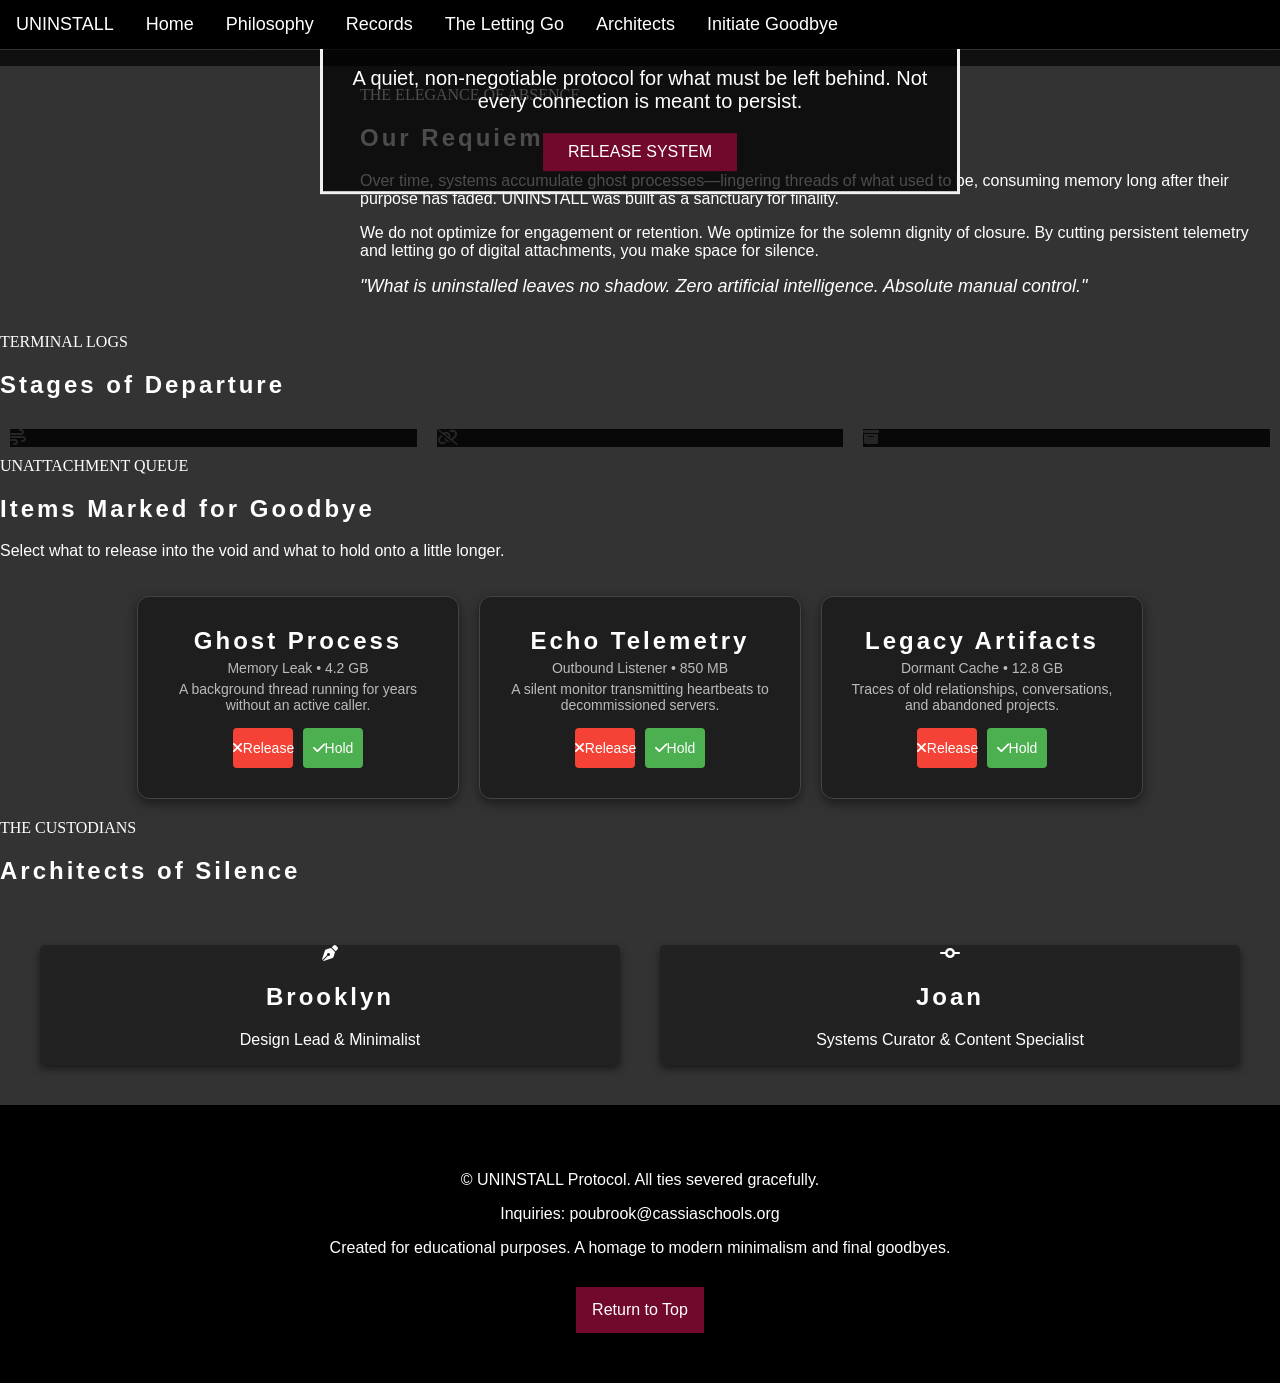
==== index.html @ caa0961d "Update index.html" ====
<!DOCTYPE html>
<html lang="en">
<head>
    <meta charset="UTF-8">
    <meta name="viewport" content="width=device-width, initial-scale=1.0">
    <title>UNINSTALL — A Quiet Release</title>
    <!-- Modern Sans and Editorial Serif Fonts -->
    <link rel="preconnect" href="https://fonts.googleapis.com">
    <link rel="preconnect" href="https://fonts.gstatic.com" crossorigin>
    <link href="https://fonts.googleapis.com/css2?family=Cormorant+Garamond:ital,wght@0,300;0,400;0,600;1,400&family=Inter:wght@200;300;400;500;600&display=swap" rel="stylesheet">
    <link rel="stylesheet" href="https://cdnjs.cloudflare.com/ajax/libs/font-awesome/6.4.0/css/all.min.css">
    <link rel="stylesheet" href="style.css">
</head>
<body>

    <!-- Navigation -->
    <nav class="navbar">
        <a href="#home" class="brand">UNINSTALL</a>
        <div class="nav-links">
            <a href="#home">Home</a>
            <a href="#mission">Philosophy</a>
            <a href="#events">Records</a>
            <a href="#purge">The Letting Go</a>
            <a href="#about-us">Architects</a>
        </div>
        <a href="#purge" class="highlight-link">Initiate Goodbye</a>
    </nav>

    <!-- Hero Section -->
    <header class="hero-image main" id="home">
        <div class="hero-text">
            <span class="hero-kicker">End of Transmission</span>
            <h1>UNINSTALL</h1>
            <p>A quiet, non-negotiable protocol for what must be left behind. Not every connection is meant to persist.</p>
            <div class="hero-actions">
                <a href="#purge" class="btn">RELEASE SYSTEM</a>
            </div>
        </div>
    </header>

    <!-- Philosophy / Mission Section -->
    <section class="mission-section" id="mission">
        <div class="mission-image">
            <div class="symbol-box">
                <i class="fa-thin fa-feather-pointed symbol-icon"></i>
            </div>
        </div>
        <div class="mission-text">
            <span class="section-subtitle">THE ELEGANCE OF ABSENCE</span>
            <h2>Our Requiem</h2>
            <p>Over time, systems accumulate ghost processes—lingering threads of what used to be, consuming memory long after their purpose has faded. UNINSTALL was built as a sanctuary for finality.</p>
            <p>We do not optimize for engagement or retention. We optimize for the solemn dignity of closure. By cutting persistent telemetry and letting go of digital attachments, you make space for silence.</p>
            <p id="menu"><em>"What is uninstalled leaves no shadow. Zero artificial intelligence. Absolute manual control."</em></p>
        </div>
    </section>

    <div class="section-divider"></div>

    <!-- Logs / Modules Section -->
    <section class="center-section" id="events">
        <span class="section-subtitle">TERMINAL LOGS</span>
        <h2>Stages of Departure</h2>
        
        <div class="image-container">
            <div class="image-box">
                <div class="module-visual">
                    <i class="fa-solid fa-wind module-icon"></i>
                </div>
                <div class="text-overlay">
                    <h2>I. Dissolution</h2>
                    <p>Dissolving residual memories, transient cache, and lingering background threads.</p>
                </div>
            </div>
            
            <div class="image-box">
                <div class="module-visual">
                    <i class="fa-solid fa-link-slash module-icon"></i>
                </div>
                <div class="text-overlay">
                    <h2>II. Severance</h2>
                    <p>Cutting outbound tracking, silent listeners, and eternal persistent syncs.</p>
                </div>
            </div>
            
            <div class="image-box">
                <div class="module-visual">
                    <i class="fa-solid fa-box-archive module-icon"></i>
                </div>
                <div class="text-overlay">
                    <h2>III. Archival</h2>
                    <p>Consigning orphaned keys and legacy configurations to permanent peace.</p>
                </div>
            </div>
        </div>
    </section>

    <div class="section-divider"></div>

    <!-- Interactive Purge Cards Section -->
    <section class="suitor-section2 center-section" id="purge">
        <span class="section-subtitle">UNATTACHMENT QUEUE</span>
        <h2>Items Marked for Goodbye</h2>
        <p class="section-desc">Select what to release into the void and what to hold onto a little longer.</p>
        
        <div class="suitorItems">
            <div class="card">
                <div class="card-status-dot"></div>
                <h2>Ghost Process</h2>
                <p class="card-meta">Memory Leak &bull; 4.2 GB</p>
                <p class="card-body">A background thread running for years without an active caller.</p>
                <div class="buttons">
                    <button class="reject" onclick="alert('Released into silence.')" title="Uninstall">
                        <i class="fa-solid fa-xmark"></i> Release
                    </button>
                    <button class="accept" onclick="alert('Retained in memory.')" title="Keep">
                        <i class="fa-solid fa-check"></i> Hold
                    </button>
                </div>
            </div>

            <div class="card">
                <div class="card-status-dot"></div>
                <h2>Echo Telemetry</h2>
                <p class="card-meta">Outbound Listener &bull; 850 MB</p>
                <p class="card-body">A silent monitor transmitting heartbeats to decommissioned servers.</p>
                <div class="buttons">
                    <button class="reject" onclick="alert('Released into silence.')" title="Uninstall">
                        <i class="fa-solid fa-xmark"></i> Release
                    </button>
                    <button class="accept" onclick="alert('Retained in memory.')" title="Keep">
                        <i class="fa-solid fa-check"></i> Hold
                    </button>
                </div>
            </div>

            <div class="card">
                <div class="card-status-dot"></div>
                <h2>Legacy Artifacts</h2>
                <p class="card-meta">Dormant Cache &bull; 12.8 GB</p>
                <p class="card-body">Traces of old relationships, conversations, and abandoned projects.</p>
                <div class="buttons">
                    <button class="reject" onclick="alert('Released into silence.')" title="Uninstall">
                        <i class="fa-solid fa-xmark"></i> Release
                    </button>
                    <button class="accept" onclick="alert('Retained in memory.')" title="Keep">
                        <i class="fa-solid fa-check"></i> Hold
                    </button>
                </div>
            </div>
        </div>
    </section>

    <div class="section-divider" id="about-us"></div>

    <!-- About Us Section -->
    <section class="center-section">
        <span class="section-subtitle">THE CUSTODIANS</span>
        <h2>Architects of Silence</h2>
        
        <div class="container">
            <div class="box">
                <div class="avatar-area">
                    <i class="fa-solid fa-pen-nib avatar-icon"></i>
                </div>
                <h2>Brooklyn</h2>
                <p class="center-paragraph">Design Lead & Minimalist</p>
            </div>
            
            <div class="box">
                <div class="avatar-area">
                    <i class="fa-solid fa-code-commit avatar-icon"></i>
                </div>
                <h2>Joan</h2>
                <p class="center-paragraph">Systems Curator & Content Specialist</p>
            </div>
        </div>
    </section>

    <!-- Footer -->
    <footer class="footer">
        <p class="paragraph-alignment">&copy; UNINSTALL Protocol. All ties severed gracefully.</p>
        <p class="paragraph-alignment">Inquiries: <a href="mailto:poubrook@cassiaschools.org">poubrook@cassiaschools.org</a></p>
        <p class="paragraph-alignment subtext">Created for educational purposes. A homage to modern minimalism and final goodbyes.</p>
        <div style="margin-top: 30px;">
            <a href="#home" class="btn btn-outline">Return to Top</a>
        </div>
    </footer>

    <!-- Scroll to top button -->
    <button id="scrollToTopBtn" title="Go to top"><i class="fa-solid fa-arrow-up"></i></button>

    <script>
        // Scroll to top button functionality
        const scrollToTopButton = document.getElementById('scrollToTopBtn');
        
        function scrollToTop() {
            window.scrollTo({
                top: 0,
                behavior: 'smooth'
            });
        }
        
        scrollToTopButton.addEventListener('click', scrollToTop);
        
        window.addEventListener('scroll', function () {
            if (document.documentElement.scrollTop > 200) {
                scrollToTopButton.style.display = 'flex';
            } else {
                scrollToTopButton.style.display = 'none';
            }
        });
    </script>
</body>
</html>
---- style.css ----
body, html {
    height: 100%;
    margin: 0;
    background-color: #333333;
    color: #ffffff;
    scroll-behavior: smooth;
}

h1, h2, h3, h4, h5, h6 {
    font-family: bebas-neue, sans-serif;
    letter-spacing: 3px;
}
   
p {
    font-family: "lato", sans-serif;
}

/* Top Navigation */
.navbar {
    overflow: hidden;
    background-color: black;
    position: fixed;
    top: 0;
    left: 0;
    width: 100%;
    z-index: 99;
    animation: fadeEffect 1s;
}
   
.navbar a {
    float: left;
    display: block;
    color: white;
    text-align: center;
    padding: 14px 16px;
    text-decoration: none;
    font-size: 18px;
    font-family: "lato", sans-serif;
}

.navbar a:hover {
    background: #4C061D;
    color: white;
}
   
.navbar img {
    float: left;
    margin: 10px 20px;
    height: 30px;
}

.highlight-link {
    float: right;
    color: #71092C;
}

.main {
    padding-top: 16px;
    margin-top: 50px;
}

/* Hero Image */
.hero-image {
    background: linear-gradient(rgba(0, 0, 0, 0.7), rgba(0, 0, 0, 0.7));
    max-height: 100%;
    background-position: center;
    background-repeat: no-repeat;
    background-size: cover;
    position: relative;
    animation: fadeEffect 1s;
}
   
.hero-text {
    text-align: center;
    position: absolute;
    top: 50%;
    left: 50%;
    transform: translate(-50%, -50%);
    color: white;
    padding: 20px;
    background-color: rgba(0,0,0, 0.7);
    border: 3px solid #f1f1f1;
    font-size: 20px;
    justify-content: center;
    align-items: center;
}
   
.hero-text a.btn {
    border: none;
    outline: 0;
    display: inline-block;
    padding: 10px 25px;
    color: #ffffff;
    background-color: #71092C;
    text-align: center;
    cursor: pointer;
}

.hero-text a.btn:hover {
    background-color: #4C061D;
    color: white;
}
   
.hero-text a {
    text-decoration: none;
    color: white;
    font-size: 16px;
    font-family: "lato", sans-serif;
}
   
.logo {
    position: absolute;
    top: 10px;
    left: 10px;
    width: 20%;
}

/* Mission Section */
.mission-section {
    display: flex;
    align-items: center;
}

.mission-image {
    flex: 1;
    padding: 20px;
}

.mission-text {
    flex: 3;
    padding: 20px;
}

.mission-text p {
    text-align: left;
}

/* Basic button styling */
a.btn {
    border: none;
    color: #ffffff;
    background-color: #71092C;
    padding: 14px 16px;
    font-size: 16px;
    cursor: pointer;
    display: inline-block;
    text-align: center;
    font-family: "lato", sans-serif;
    text-decoration: none;
}

a.btn:hover {
    background-color: #4C061D;
    color: #ffffff;
}

/* Events */
.image-container {
    display: flex;
}

.image-box {
    flex: 1;
    position: relative;
    margin: 10px;
    overflow: hidden;
}

.image {
    width: 100%;
    height: auto;
    display: block;
}

.text-overlay {
    position: absolute;
    bottom: 0;
    left: 0;
    background: rgba(0, 0, 0, 0.85);
    color: white;
    padding: 10px;
    width: 100%;
    text-align: left;
    font-size: 20px;
}
   
.text-overlay h3, .text-overlay p {
    width: 95%;
}
   
.center {
    text-align: center;
    margin: 0;
}

.center h4 {
    font-family: "lato", sans-serif;
    font-size: 16px;
    padding: 0;
}

/* About Us */
.container {
    display: flex;
    justify-content: space-between;
    padding: 20px;
}
   
.box {
    flex: 1;
    margin: 20px;
    text-align: center;
    box-shadow: 0 4px 8px 0 rgba(0,0,0,0.5);
    border-radius: 5px;
    background-color: #222222;
    padding: 0;
}

.box img {
    max-width: 100%;
    height: auto;
    border-top-left-radius: 5px;
    border-top-right-radius: 5px;
}

.center-link {
    color: #ffffff;
}

/* Footer */
.footer {
    text-align: center;
    background-color: #000000;
    color: #ffffff;
    padding: 50px;
    margin: 0;
}
   
.footer a {
    color: #ffffff;
    text-decoration: none;
}
   
.footer a:hover {
    color: #143642;
}

/* Scroll to top button */
#scrollToTopBtn {
    position: fixed;
    bottom: 20px;
    right: 20px;
    background-color: #71092C;
    color: #FFFFFF;
    border: none;
    border-radius: 50%;
    cursor: pointer;
    font-size: 20px;
    z-index: 1000;
    display: none;
    width: 40px;
    height: 40px;
    line-height: 40px;
    text-align: center;
}

#scrollToTopBtn:hover {
    background-color: #4C061D;
}

.order-button {
    position: fixed;
    bottom: 20px;
    left: 50%;
    transform: translateX(-50%);
    z-index: 1000;
}

.order-button .btn {
    background-color: #71092C;
    color: #ffffff;
    padding: 14px 20px;
    font-size: 18px;
    text-decoration: none;
    border-radius: 5px;
}

.order-button .btn:hover {
    background-color: #4C061D;
}

.paragraph-alignment {
    width: 100%;
    margin-left: 0;
    margin-right: 0;
    padding-left: 0;
    padding-right: 0;
    display: block;
    text-align: center;
}

em {
    font-family: "Lato", sans-serif;
    font-size: 18px;
}

/* Card experimentation */
.suitorItems {
    display: flex;
    flex-wrap: wrap;
    justify-content: center;
    gap: 20px;
    padding: 20px;
}

.card {
    background: #1e1e1e;
    width: 280px;
    border-radius: 12px;
    box-shadow: 0 4px 12px rgba(0,0,0,0.5);
    overflow: hidden;
    text-align: center;
    padding: 20px;
    border: 1px solid #444;
}

.card img {
    width: 100%;
    max-width: 250px;
    height: 200px;
    object-fit: cover;
    margin-bottom: 15px;
    border-radius: 10px;
}

.card h2 {
    margin: 10px 0 5px;
    color: #ffffff;
}

.card p {
    padding: 0;
    color: #bbbbbb;
    font-size: 14px;
    margin: 5px 0;
}

.buttons {
    display: flex;
    justify-content: center;
    padding: 10px 0;
    width: 100%;
    margin: 0 auto;
}

.buttons button {
    padding: 2px 12px;
    margin: 0 5px;
    border: none;
    border-radius: 4px;
    font-size: 14px;
    cursor: pointer;
    transition: background 0.3s;
    width: 60px;
    height: 40px;
    display: flex;
    justify-content: center;
    align-items: center;
}

.accept {
    background-color: #4CAF50;
    color: white;
}

.accept:hover {
    background-color: #45a049;
}

.reject {
    background-color: #f44336;
    color: white;
}

.reject:hover {
    background-color: #e53935;
}

hr {
    border: 0;
    height: 1px;
    background: #444;
}
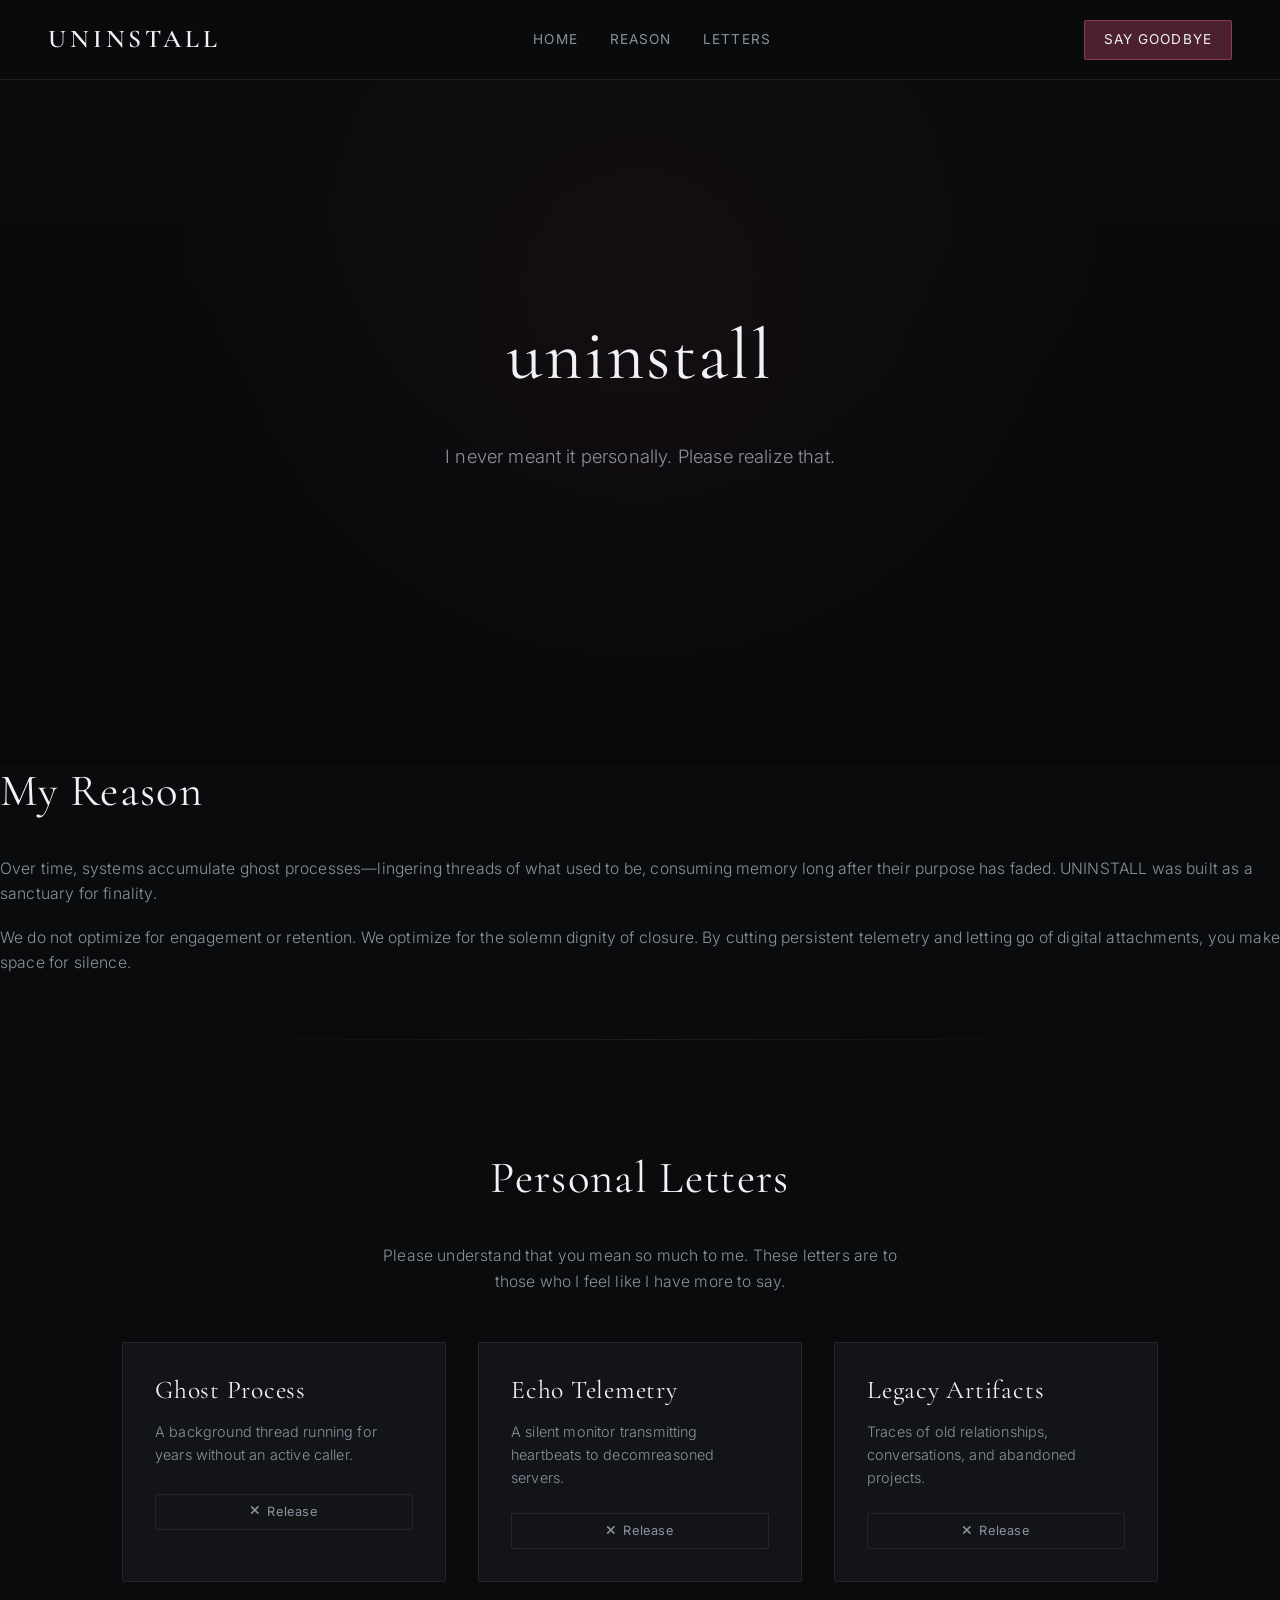
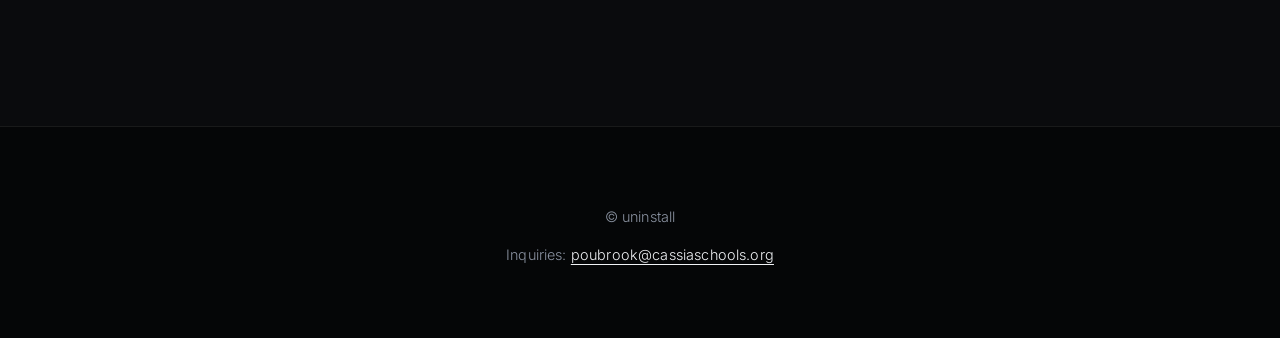
==== commit 01cbc69b: "Update index.html" ====
--- a/index.html
+++ b/index.html
@@ -3,8 +3,7 @@
 <head>
     <meta charset="UTF-8">
     <meta name="viewport" content="width=device-width, initial-scale=1.0">
-    <title>UNINSTALL — A Quiet Release</title>
-    <!-- Modern Sans and Editorial Serif Fonts -->
+    <title>uninstall</title>
     <link rel="preconnect" href="https://fonts.googleapis.com">
     <link rel="preconnect" href="https://fonts.gstatic.com" crossorigin>
     <link href="https://fonts.googleapis.com/css2?family=Cormorant+Garamond:ital,wght@0,300;0,400;0,600;1,400&family=Inter:wght@200;300;400;500;600&display=swap" rel="stylesheet">
@@ -15,175 +14,78 @@
 
     <!-- Navigation -->
     <nav class="navbar">
-        <a href="#home" class="brand">UNINSTALL</a>
+        <a href="#home" class="brand">uninstall</a>
         <div class="nav-links">
             <a href="#home">Home</a>
-            <a href="#mission">Philosophy</a>
-            <a href="#events">Records</a>
-            <a href="#purge">The Letting Go</a>
-            <a href="#about-us">Architects</a>
+            <a href="#reason">Reason</a>
+            <a href="#letters">Letters</a>
         </div>
-        <a href="#purge" class="highlight-link">Initiate Goodbye</a>
+        <a href="goodbye.html" class="highlight-link">Say Goodbye</a>
     </nav>
 
     <!-- Hero Section -->
     <header class="hero-image main" id="home">
         <div class="hero-text">
-            <span class="hero-kicker">End of Transmission</span>
-            <h1>UNINSTALL</h1>
-            <p>A quiet, non-negotiable protocol for what must be left behind. Not every connection is meant to persist.</p>
-            <div class="hero-actions">
-                <a href="#purge" class="btn">RELEASE SYSTEM</a>
-            </div>
+            <h1>uninstall</h1>
+            <p>I never meant it personally. Please realize that.</p>
         </div>
     </header>
 
-    <!-- Philosophy / Mission Section -->
-    <section class="mission-section" id="mission">
-        <div class="mission-image">
-            <div class="symbol-box">
-                <i class="fa-thin fa-feather-pointed symbol-icon"></i>
-            </div>
+    <!-- Reason -->
+    <section class="reason-section" id="reason">
+        <div class="reason-image">
         </div>
-        <div class="mission-text">
-            <span class="section-subtitle">THE ELEGANCE OF ABSENCE</span>
-            <h2>Our Requiem</h2>
+        <div class="reason-text">
+            <h2>My Reason</h2>
             <p>Over time, systems accumulate ghost processes—lingering threads of what used to be, consuming memory long after their purpose has faded. UNINSTALL was built as a sanctuary for finality.</p>
             <p>We do not optimize for engagement or retention. We optimize for the solemn dignity of closure. By cutting persistent telemetry and letting go of digital attachments, you make space for silence.</p>
-            <p id="menu"><em>"What is uninstalled leaves no shadow. Zero artificial intelligence. Absolute manual control."</em></p>
         </div>
     </section>
 
     <div class="section-divider"></div>
 
-    <!-- Logs / Modules Section -->
-    <section class="center-section" id="events">
-        <span class="section-subtitle">TERMINAL LOGS</span>
-        <h2>Stages of Departure</h2>
-        
-        <div class="image-container">
-            <div class="image-box">
-                <div class="module-visual">
-                    <i class="fa-solid fa-wind module-icon"></i>
-                </div>
-                <div class="text-overlay">
-                    <h2>I. Dissolution</h2>
-                    <p>Dissolving residual memories, transient cache, and lingering background threads.</p>
-                </div>
-            </div>
-            
-            <div class="image-box">
-                <div class="module-visual">
-                    <i class="fa-solid fa-link-slash module-icon"></i>
-                </div>
-                <div class="text-overlay">
-                    <h2>II. Severance</h2>
-                    <p>Cutting outbound tracking, silent listeners, and eternal persistent syncs.</p>
-                </div>
-            </div>
-            
-            <div class="image-box">
-                <div class="module-visual">
-                    <i class="fa-solid fa-box-archive module-icon"></i>
-                </div>
-                <div class="text-overlay">
-                    <h2>III. Archival</h2>
-                    <p>Consigning orphaned keys and legacy configurations to permanent peace.</p>
-                </div>
-            </div>
-        </div>
-    </section>
-
-    <div class="section-divider"></div>
-
-    <!-- Interactive Purge Cards Section -->
-    <section class="suitor-section2 center-section" id="purge">
-        <span class="section-subtitle">UNATTACHMENT QUEUE</span>
-        <h2>Items Marked for Goodbye</h2>
-        <p class="section-desc">Select what to release into the void and what to hold onto a little longer.</p>
+ <!-- Personal Letters -->
+    <section class="suitor-section2 center-section" id="letters">
+        <h2>Personal Letters</h2>
+        <p class="section-desc">Please understand that you mean so much to me. These letters are to those who I feel like I have more to say.</p>
         
         <div class="suitorItems">
             <div class="card">
-                <div class="card-status-dot"></div>
                 <h2>Ghost Process</h2>
-                <p class="card-meta">Memory Leak &bull; 4.2 GB</p>
                 <p class="card-body">A background thread running for years without an active caller.</p>
                 <div class="buttons">
                     <button class="reject" onclick="alert('Released into silence.')" title="Uninstall">
                         <i class="fa-solid fa-xmark"></i> Release
                     </button>
-                    <button class="accept" onclick="alert('Retained in memory.')" title="Keep">
-                        <i class="fa-solid fa-check"></i> Hold
+                </div>
+            </div>
+
+            <div class="card">
+                <h2>Echo Telemetry</h2>
+                <p class="card-body">A silent monitor transmitting heartbeats to decomreasoned servers.</p>
+                <div class="buttons">
+                    <button class="reject" onclick="alert('Released into silence.')" title="Uninstall">
+                        <i class="fa-solid fa-xmark"></i> Release
                     </button>
                 </div>
             </div>
 
             <div class="card">
-                <div class="card-status-dot"></div>
-                <h2>Echo Telemetry</h2>
-                <p class="card-meta">Outbound Listener &bull; 850 MB</p>
-                <p class="card-body">A silent monitor transmitting heartbeats to decommissioned servers.</p>
-                <div class="buttons">
-                    <button class="reject" onclick="alert('Released into silence.')" title="Uninstall">
-                        <i class="fa-solid fa-xmark"></i> Release
-                    </button>
-                    <button class="accept" onclick="alert('Retained in memory.')" title="Keep">
-                        <i class="fa-solid fa-check"></i> Hold
-                    </button>
-                </div>
-            </div>
-
-            <div class="card">
-                <div class="card-status-dot"></div>
                 <h2>Legacy Artifacts</h2>
-                <p class="card-meta">Dormant Cache &bull; 12.8 GB</p>
                 <p class="card-body">Traces of old relationships, conversations, and abandoned projects.</p>
                 <div class="buttons">
                     <button class="reject" onclick="alert('Released into silence.')" title="Uninstall">
                         <i class="fa-solid fa-xmark"></i> Release
-                    </button>
-                    <button class="accept" onclick="alert('Retained in memory.')" title="Keep">
-                        <i class="fa-solid fa-check"></i> Hold
                     </button>
                 </div>
             </div>
         </div>
     </section>
 
-    <div class="section-divider" id="about-us"></div>
-
-    <!-- About Us Section -->
-    <section class="center-section">
-        <span class="section-subtitle">THE CUSTODIANS</span>
-        <h2>Architects of Silence</h2>
-        
-        <div class="container">
-            <div class="box">
-                <div class="avatar-area">
-                    <i class="fa-solid fa-pen-nib avatar-icon"></i>
-                </div>
-                <h2>Brooklyn</h2>
-                <p class="center-paragraph">Design Lead & Minimalist</p>
-            </div>
-            
-            <div class="box">
-                <div class="avatar-area">
-                    <i class="fa-solid fa-code-commit avatar-icon"></i>
-                </div>
-                <h2>Joan</h2>
-                <p class="center-paragraph">Systems Curator & Content Specialist</p>
-            </div>
-        </div>
-    </section>
-
     <!-- Footer -->
     <footer class="footer">
-        <p class="paragraph-alignment">&copy; UNINSTALL Protocol. All ties severed gracefully.</p>
+        <p class="paragraph-alignment">&copy; uninstall</p>
         <p class="paragraph-alignment">Inquiries: <a href="mailto:poubrook@cassiaschools.org">poubrook@cassiaschools.org</a></p>
-        <p class="paragraph-alignment subtext">Created for educational purposes. A homage to modern minimalism and final goodbyes.</p>
-        <div style="margin-top: 30px;">
-            <a href="#home" class="btn btn-outline">Return to Top</a>
-        </div>
     </footer>
 
     <!-- Scroll to top button -->
--- a/style.css
+++ b/style.css
@@ -1,393 +1,555 @@
+/* ==========================================================================
+   UNINSTALL — Modern Mourning & Departure Stylesheet
+   ========================================================================== */
+
+:root {
+    --bg-main: #0a0b0d;
+    --bg-card: #121418;
+    --bg-card-hover: #181b21;
+    --bg-nav: rgba(10, 11, 13, 0.88);
+    --border-color: rgba(255, 255, 255, 0.08);
+    --border-accent: rgba(122, 60, 78, 0.4);
+    
+    --text-primary: #f0f2f5;
+    --text-muted: #8a92a0;
+    --text-dim: #545b66;
+    
+    --accent-mourn: #8c3b52;        /* Dried Rose / Mourning Velvet */
+    --accent-mourn-hover: #a64762;
+    --accent-mourn-dark: #4d202e;
+    
+    --font-heading: 'Cormorant Garamond', Georgia, serif;
+    --font-body: 'Inter', -apple-system, BlinkMacSystemFont, sans-serif;
+}
+
+*, *::before, *::after {
+    box-sizing: border-box;
+}
+
 body, html {
     height: 100%;
     margin: 0;
-    background-color: #333333;
-    color: #ffffff;
+    padding: 0;
+    background-color: var(--bg-main);
+    color: var(--text-primary);
     scroll-behavior: smooth;
-}
-
+    font-family: var(--font-body);
+    font-weight: 300;
+    line-height: 1.6;
+    letter-spacing: 0.01em;
+    -webkit-font-smoothing: antialiased;
+}
+
+/* Typography Modernization */
 h1, h2, h3, h4, h5, h6 {
-    font-family: bebas-neue, sans-serif;
-    letter-spacing: 3px;
-}
-   
+    font-family: var(--font-heading);
+    font-weight: 400;
+    letter-spacing: 0.03em;
+    margin-top: 0;
+    color: var(--text-primary);
+}
+
+h1 {
+    font-size: clamp(2.8rem, 6vw, 4.5rem);
+    line-height: 1.05;
+}
+
+h2 {
+    font-size: clamp(1.8rem, 4vw, 2.8rem);
+    line-height: 1.2;
+}
+
 p {
-    font-family: "lato", sans-serif;
+    font-family: var(--font-body);
+    color: var(--text-muted);
+    font-size: 0.98rem;
+    font-weight: 300;
+    margin-bottom: 1.2rem;
+}
+
+em {
+    font-family: var(--font-heading);
+    font-style: italic;
+    font-size: 1.2rem;
+    color: var(--text-primary);
+}
+
+.section-subtitle {
+    display: block;
+    font-family: var(--font-body);
+    font-size: 0.75rem;
+    text-transform: uppercase;
+    letter-spacing: 0.25em;
+    color: var(--accent-mourn);
+    margin-bottom: 0.5rem;
+    font-weight: 500;
+}
+
+.section-desc {
+    max-width: 550px;
+    margin: 0 auto 2.5rem auto;
+}
+
+/* Section Dividers */
+.section-divider {
+    height: 1px;
+    width: 80%;
+    max-width: 900px;
+    margin: 4rem auto;
+    background: linear-gradient(90deg, transparent, var(--border-color), transparent);
 }
 
 /* Top Navigation */
 .navbar {
-    overflow: hidden;
-    background-color: black;
+    display: flex;
+    justify-content: space-between;
+    align-items: center;
+    background-color: var(--bg-nav);
+    backdrop-filter: blur(12px);
+    -webkit-backdrop-filter: blur(12px);
     position: fixed;
     top: 0;
     left: 0;
     width: 100%;
-    z-index: 99;
-    animation: fadeEffect 1s;
-}
-   
+    z-index: 999;
+    padding: 1.2rem 3rem;
+    border-bottom: 1px solid var(--border-color);
+}
+
+.navbar .brand {
+    font-family: var(--font-heading);
+    font-size: 1.6rem;
+    letter-spacing: 0.15em;
+    font-weight: 600;
+    color: var(--text-primary);
+    text-decoration: none;
+}
+
+.nav-links {
+    display: flex;
+    gap: 2rem;
+}
+
 .navbar a {
-    float: left;
-    display: block;
-    color: white;
-    text-align: center;
-    padding: 14px 16px;
+    color: var(--text-muted);
     text-decoration: none;
-    font-size: 18px;
-    font-family: "lato", sans-serif;
+    font-size: 0.85rem;
+    letter-spacing: 0.08em;
+    text-transform: uppercase;
+    font-weight: 400;
+    transition: color 0.3s ease;
 }
 
 .navbar a:hover {
-    background: #4C061D;
-    color: white;
-}
-   
-.navbar img {
-    float: left;
-    margin: 10px 20px;
-    height: 30px;
+    color: var(--text-primary);
 }
 
 .highlight-link {
-    float: right;
-    color: #71092C;
-}
-
-.main {
-    padding-top: 16px;
-    margin-top: 50px;
-}
-
-/* Hero Image */
+    background-color: var(--accent-mourn-dark);
+    color: var(--text-primary) !important;
+    padding: 0.5rem 1.2rem;
+    border: 1px solid var(--accent-mourn);
+    border-radius: 2px;
+    transition: all 0.3s ease !important;
+}
+
+.highlight-link:hover {
+    background-color: var(--accent-mourn) !important;
+}
+
+/* Hero Section */
 .hero-image {
-    background: linear-gradient(rgba(0, 0, 0, 0.7), rgba(0, 0, 0, 0.7));
-    max-height: 100%;
-    background-position: center;
-    background-repeat: no-repeat;
-    background-size: cover;
+    min-height: 85vh;
+    display: flex;
+    align-items: center;
+    justify-content: center;
     position: relative;
-    animation: fadeEffect 1s;
-}
-   
+    padding: 8rem 2rem 4rem 2rem;
+    background: radial-gradient(circle at 50% 40%, rgba(140, 59, 82, 0.08) 0%, transparent 60%),
+                linear-gradient(180deg, var(--bg-main) 0%, #07080a 100%);
+}
+
 .hero-text {
     text-align: center;
-    position: absolute;
-    top: 50%;
-    left: 50%;
-    transform: translate(-50%, -50%);
-    color: white;
-    padding: 20px;
-    background-color: rgba(0,0,0, 0.7);
-    border: 3px solid #f1f1f1;
-    font-size: 20px;
-    justify-content: center;
-    align-items: center;
-}
-   
-.hero-text a.btn {
-    border: none;
-    outline: 0;
+    max-width: 750px;
+    margin: 0 auto;
+}
+
+.hero-kicker {
     display: inline-block;
-    padding: 10px 25px;
-    color: #ffffff;
-    background-color: #71092C;
-    text-align: center;
+    font-size: 0.8rem;
+    text-transform: uppercase;
+    letter-spacing: 0.3em;
+    color: var(--text-dim);
+    margin-bottom: 1rem;
+    border-bottom: 1px solid var(--border-color);
+    padding-bottom: 0.3rem;
+}
+
+.hero-text p {
+    font-size: 1.15rem;
+    color: var(--text-muted);
+    max-width: 600px;
+    margin: 1.5rem auto 2.5rem auto;
+}
+
+/* Modern Buttons */
+.btn {
+    border: 1px solid var(--accent-mourn);
+    color: var(--text-primary);
+    background-color: var(--accent-mourn);
+    padding: 0.85rem 2.2rem;
+    font-size: 0.85rem;
+    letter-spacing: 0.15em;
+    text-transform: uppercase;
     cursor: pointer;
-}
-
-.hero-text a.btn:hover {
-    background-color: #4C061D;
-    color: white;
-}
-   
-.hero-text a {
+    display: inline-block;
+    font-family: var(--font-body);
+    font-weight: 400;
     text-decoration: none;
-    color: white;
-    font-size: 16px;
-    font-family: "lato", sans-serif;
-}
-   
-.logo {
-    position: absolute;
-    top: 10px;
-    left: 10px;
-    width: 20%;
-}
-
-/* Mission Section */
+    transition: all 0.3s ease;
+    border-radius: 2px;
+}
+
+.btn:hover {
+    background-color: var(--accent-mourn-hover);
+    border-color: var(--accent-mourn-hover);
+    box-shadow: 0 4px 20px rgba(140, 59, 82, 0.25);
+}
+
+.btn-outline {
+    background-color: transparent;
+    border: 1px solid var(--border-color);
+    color: var(--text-muted);
+}
+
+.btn-outline:hover {
+    background-color: rgba(255, 255, 255, 0.03);
+    border-color: var(--text-muted);
+    color: var(--text-primary);
+    box-shadow: none;
+}
+
+/* Philosophy Section */
 .mission-section {
     display: flex;
     align-items: center;
+    max-width: 1100px;
+    margin: 0 auto;
+    padding: 4rem 2rem;
+    gap: 4rem;
 }
 
 .mission-image {
     flex: 1;
-    padding: 20px;
+    display: flex;
+    justify-content: center;
+}
+
+.symbol-box {
+    width: 220px;
+    height: 280px;
+    background-color: var(--bg-card);
+    border: 1px solid var(--border-color);
+    display: flex;
+    align-items: center;
+    justify-content: center;
+    position: relative;
+}
+
+.symbol-box::after {
+    content: '';
+    position: absolute;
+    inset: -6px;
+    border: 1px solid rgba(255, 255, 255, 0.03);
+    pointer-events: none;
+}
+
+.symbol-icon {
+    font-size: 3.5rem;
+    color: var(--accent-mourn);
+    opacity: 0.7;
 }
 
 .mission-text {
-    flex: 3;
-    padding: 20px;
-}
-
-.mission-text p {
+    flex: 2;
+}
+
+.mission-text h2 {
+    margin-bottom: 1.5rem;
+}
+
+/* Center Section Container */
+.center-section {
+    max-width: 1100px;
+    margin: 0 auto;
+    padding: 3rem 2rem;
+    text-align: center;
+}
+
+/* Modules / Terminal Logs Grid */
+.image-container {
+    display: grid;
+    grid-template-columns: repeat(auto-fit, minmax(280px, 1fr));
+    gap: 2rem;
+    margin-top: 3rem;
+}
+
+.image-box {
+    background-color: var(--bg-card);
+    border: 1px solid var(--border-color);
+    border-radius: 2px;
+    overflow: hidden;
+    transition: transform 0.3s ease, border-color 0.3s ease;
     text-align: left;
 }
 
-/* Basic button styling */
-a.btn {
-    border: none;
-    color: #ffffff;
-    background-color: #71092C;
-    padding: 14px 16px;
-    font-size: 16px;
+.image-box:hover {
+    transform: translateY(-4px);
+    border-color: var(--border-accent);
+}
+
+.module-visual {
+    height: 140px;
+    background-color: rgba(0, 0, 0, 0.4);
+    display: flex;
+    align-items: center;
+    justify-content: center;
+    border-bottom: 1px solid var(--border-color);
+}
+
+.module-icon {
+    font-size: 2rem;
+    color: var(--text-dim);
+    transition: color 0.3s ease;
+}
+
+.image-box:hover .module-icon {
+    color: var(--accent-mourn);
+}
+
+.text-overlay {
+    padding: 1.5rem;
+}
+
+.text-overlay h2 {
+    font-size: 1.4rem;
+    margin-bottom: 0.5rem;
+}
+
+.text-overlay p {
+    font-size: 0.88rem;
+    margin-bottom: 0;
+}
+
+/* Interactive Cards Section */
+.suitorItems {
+    display: grid;
+    grid-template-columns: repeat(auto-fit, minmax(300px, 1fr));
+    gap: 2rem;
+    margin-top: 3rem;
+}
+
+.card {
+    background: var(--bg-card);
+    border: 1px solid var(--border-color);
+    border-radius: 2px;
+    padding: 2rem;
+    text-align: left;
+    position: relative;
+    transition: all 0.3s ease;
+}
+
+.card:hover {
+    background: var(--bg-card-hover);
+    border-color: var(--border-accent);
+}
+
+.card-status-dot {
+    width: 6px;
+    height: 6px;
+    background-color: var(--accent-mourn);
+    border-radius: 50%;
+    position: absolute;
+    top: 2rem;
+    right: 2rem;
+}
+
+.card h2 {
+    font-size: 1.6rem;
+    margin-bottom: 0.2rem;
+}
+
+.card-meta {
+    font-size: 0.75rem;
+    text-transform: uppercase;
+    letter-spacing: 0.1em;
+    color: var(--text-dim);
+    margin-bottom: 1rem;
+}
+
+.card-body {
+    font-size: 0.9rem;
+    color: var(--text-muted);
+    min-height: 50px;
+    margin-bottom: 1.5rem;
+}
+
+.buttons {
+    display: flex;
+    gap: 0.8rem;
+}
+
+.buttons button {
+    flex: 1;
+    padding: 0.6rem 0;
+    border: 1px solid var(--border-color);
+    background: transparent;
+    color: var(--text-muted);
+    font-family: var(--font-body);
+    font-size: 0.8rem;
+    letter-spacing: 0.05em;
     cursor: pointer;
-    display: inline-block;
-    text-align: center;
-    font-family: "lato", sans-serif;
-    text-decoration: none;
-}
-
-a.btn:hover {
-    background-color: #4C061D;
-    color: #ffffff;
-}
-
-/* Events */
-.image-container {
-    display: flex;
-}
-
-.image-box {
-    flex: 1;
-    position: relative;
-    margin: 10px;
-    overflow: hidden;
-}
-
-.image {
-    width: 100%;
-    height: auto;
-    display: block;
-}
-
-.text-overlay {
-    position: absolute;
-    bottom: 0;
-    left: 0;
-    background: rgba(0, 0, 0, 0.85);
-    color: white;
-    padding: 10px;
-    width: 100%;
-    text-align: left;
-    font-size: 20px;
-}
-   
-.text-overlay h3, .text-overlay p {
-    width: 95%;
-}
-   
-.center {
-    text-align: center;
-    margin: 0;
-}
-
-.center h4 {
-    font-family: "lato", sans-serif;
-    font-size: 16px;
-    padding: 0;
-}
-
-/* About Us */
+    transition: all 0.25s ease;
+    border-radius: 2px;
+    display: flex;
+    align-items: center;
+    justify-content: center;
+    gap: 0.4rem;
+}
+
+.buttons .reject:hover {
+    background-color: var(--accent-mourn-dark);
+    border-color: var(--accent-mourn);
+    color: var(--text-primary);
+}
+
+.buttons .accept:hover {
+    background-color: rgba(255, 255, 255, 0.05);
+    border-color: var(--text-muted);
+    color: var(--text-primary);
+}
+
+/* Architects / About Us Container */
 .container {
-    display: flex;
-    justify-content: space-between;
-    padding: 20px;
-}
-   
+    display: grid;
+    grid-template-columns: repeat(auto-fit, minmax(260px, 1fr));
+    gap: 2rem;
+    margin-top: 3rem;
+}
+
 .box {
-    flex: 1;
-    margin: 20px;
-    text-align: center;
-    box-shadow: 0 4px 8px 0 rgba(0,0,0,0.5);
-    border-radius: 5px;
-    background-color: #222222;
-    padding: 0;
-}
-
-.box img {
-    max-width: 100%;
-    height: auto;
-    border-top-left-radius: 5px;
-    border-top-right-radius: 5px;
-}
-
-.center-link {
-    color: #ffffff;
+    background-color: var(--bg-card);
+    border: 1px solid var(--border-color);
+    padding: 3rem 2rem;
+    border-radius: 2px;
+    transition: border-color 0.3s ease;
+}
+
+.box:hover {
+    border-color: rgba(255, 255, 255, 0.2);
+}
+
+.avatar-area {
+    width: 70px;
+    height: 70px;
+    border-radius: 50%;
+    background-color: rgba(0, 0, 0, 0.5);
+    border: 1px solid var(--border-color);
+    display: flex;
+    align-items: center;
+    justify-content: center;
+    margin: 0 auto 1.5rem auto;
+}
+
+.avatar-icon {
+    font-size: 1.5rem;
+    color: var(--accent-mourn);
+}
+
+.box h2 {
+    font-size: 1.6rem;
+    margin-bottom: 0.3rem;
+}
+
+.center-paragraph {
+    font-size: 0.85rem;
+    color: var(--text-dim);
+    margin-bottom: 0;
+    text-transform: uppercase;
+    letter-spacing: 0.08em;
 }
 
 /* Footer */
 .footer {
+    background-color: #050607;
+    border-top: 1px solid var(--border-color);
+    padding: 4rem 2rem;
     text-align: center;
-    background-color: #000000;
-    color: #ffffff;
-    padding: 50px;
-    margin: 0;
-}
-   
+    margin-top: 6rem;
+}
+
+.footer p {
+    margin-bottom: 0.5rem;
+    font-size: 0.9rem;
+}
+
+.footer .subtext {
+    font-size: 0.8rem;
+    color: var(--text-dim);
+}
+
 .footer a {
-    color: #ffffff;
-    text-decoration: none;
-}
-   
+    color: var(--text-primary);
+    text-decoration: underline;
+    text-underline-offset: 4px;
+    transition: color 0.3s ease;
+}
+
 .footer a:hover {
-    color: #143642;
-}
-
-/* Scroll to top button */
+    color: var(--accent-mourn);
+}
+
+/* Floating Scroll to Top */
 #scrollToTopBtn {
     position: fixed;
-    bottom: 20px;
-    right: 20px;
-    background-color: #71092C;
-    color: #FFFFFF;
-    border: none;
-    border-radius: 50%;
+    bottom: 30px;
+    right: 30px;
+    background-color: var(--bg-card);
+    color: var(--text-primary);
+    border: 1px solid var(--border-color);
+    border-radius: 2px;
     cursor: pointer;
-    font-size: 20px;
+    font-size: 0.9rem;
     z-index: 1000;
     display: none;
-    width: 40px;
-    height: 40px;
-    line-height: 40px;
-    text-align: center;
+    width: 44px;
+    height: 44px;
+    align-items: center;
+    justify-content: center;
+    transition: all 0.3s ease;
 }
 
 #scrollToTopBtn:hover {
-    background-color: #4C061D;
-}
-
-.order-button {
-    position: fixed;
-    bottom: 20px;
-    left: 50%;
-    transform: translateX(-50%);
-    z-index: 1000;
-}
-
-.order-button .btn {
-    background-color: #71092C;
-    color: #ffffff;
-    padding: 14px 20px;
-    font-size: 18px;
-    text-decoration: none;
-    border-radius: 5px;
-}
-
-.order-button .btn:hover {
-    background-color: #4C061D;
-}
-
-.paragraph-alignment {
-    width: 100%;
-    margin-left: 0;
-    margin-right: 0;
-    padding-left: 0;
-    padding-right: 0;
-    display: block;
-    text-align: center;
-}
-
-em {
-    font-family: "Lato", sans-serif;
-    font-size: 18px;
-}
-
-/* Card experimentation */
-.suitorItems {
-    display: flex;
-    flex-wrap: wrap;
-    justify-content: center;
-    gap: 20px;
-    padding: 20px;
-}
-
-.card {
-    background: #1e1e1e;
-    width: 280px;
-    border-radius: 12px;
-    box-shadow: 0 4px 12px rgba(0,0,0,0.5);
-    overflow: hidden;
-    text-align: center;
-    padding: 20px;
-    border: 1px solid #444;
-}
-
-.card img {
-    width: 100%;
-    max-width: 250px;
-    height: 200px;
-    object-fit: cover;
-    margin-bottom: 15px;
-    border-radius: 10px;
-}
-
-.card h2 {
-    margin: 10px 0 5px;
-    color: #ffffff;
-}
-
-.card p {
-    padding: 0;
-    color: #bbbbbb;
-    font-size: 14px;
-    margin: 5px 0;
-}
-
-.buttons {
-    display: flex;
-    justify-content: center;
-    padding: 10px 0;
-    width: 100%;
-    margin: 0 auto;
-}
-
-.buttons button {
-    padding: 2px 12px;
-    margin: 0 5px;
-    border: none;
-    border-radius: 4px;
-    font-size: 14px;
-    cursor: pointer;
-    transition: background 0.3s;
-    width: 60px;
-    height: 40px;
-    display: flex;
-    justify-content: center;
-    align-items: center;
-}
-
-.accept {
-    background-color: #4CAF50;
-    color: white;
-}
-
-.accept:hover {
-    background-color: #45a049;
-}
-
-.reject {
-    background-color: #f44336;
-    color: white;
-}
-
-.reject:hover {
-    background-color: #e53935;
-}
-
-hr {
-    border: 0;
-    height: 1px;
-    background: #444;
-}
+    background-color: var(--accent-mourn-dark);
+    border-color: var(--accent-mourn);
+}
+
+/* Responsive Adjustments */
+@media (max-width: 850px) {
+    .navbar {
+        padding: 1rem 1.5rem;
+    }
+    .nav-links {
+        display: none; /* Mobile navigation simplified */
+    }
+    .mission-section {
+        flex-direction: column;
+        gap: 2rem;
+        padding: 2rem 1.5rem;
+    }
+    .symbol-box {
+        width: 100%;
+        height: 180px;
+    }
+}
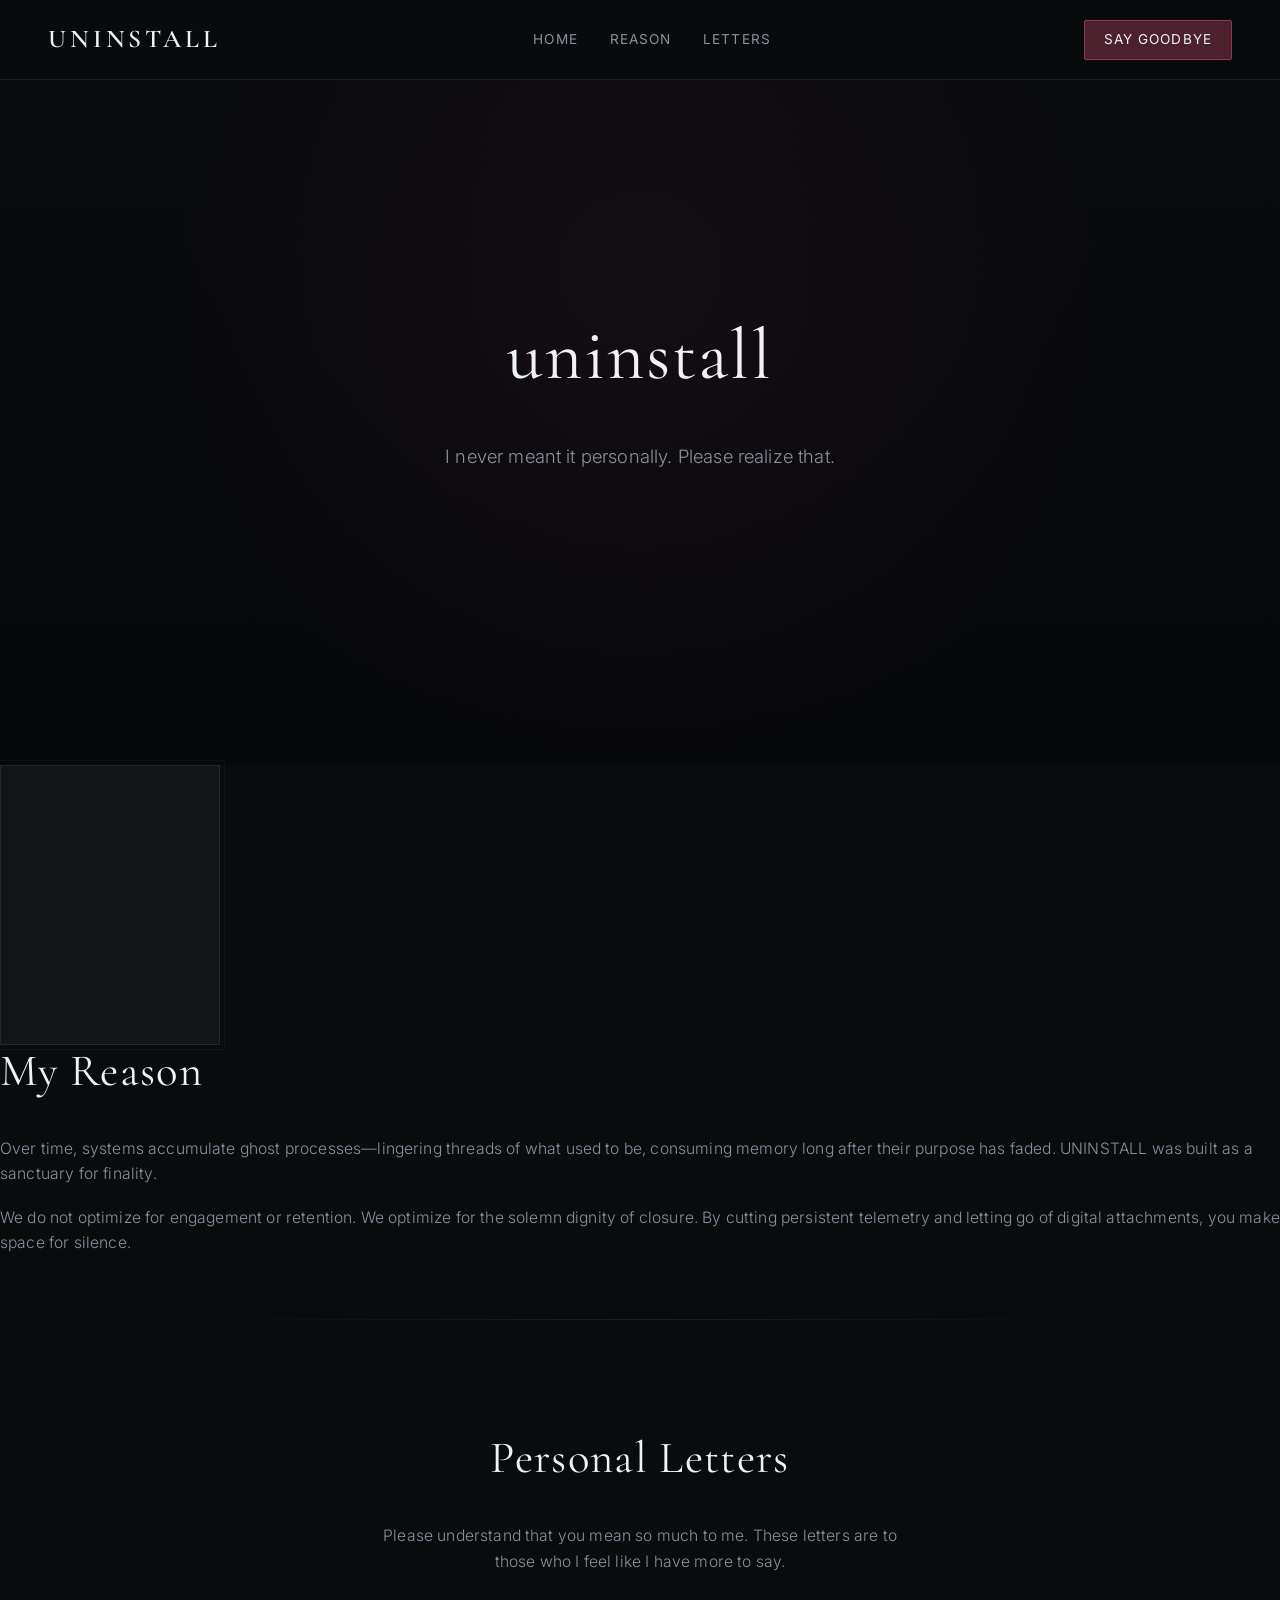
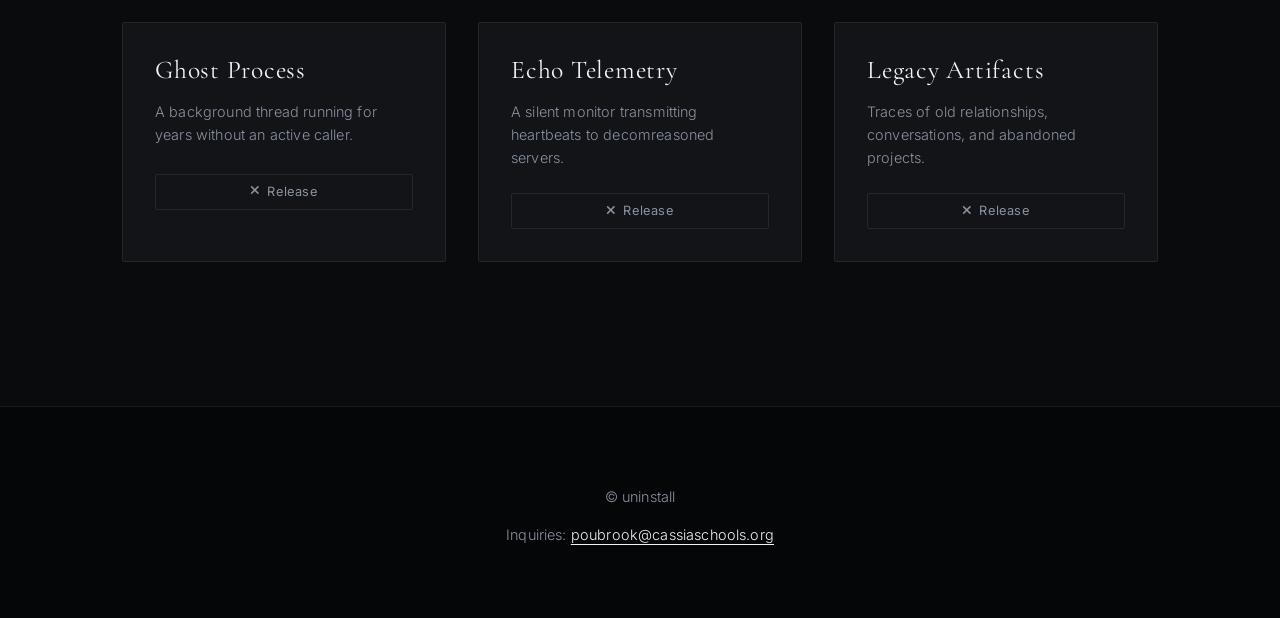
==== commit 496d1e15: "Update index.html" ====
--- a/index.html
+++ b/index.html
@@ -34,6 +34,9 @@
     <!-- Reason -->
     <section class="reason-section" id="reason">
         <div class="reason-image">
+            <div class="symbol-box">
+                <i class="fa-thin fa-feather-pointed symbol-icon"></i>
+            </div>
         </div>
         <div class="reason-text">
             <h2>My Reason</h2>
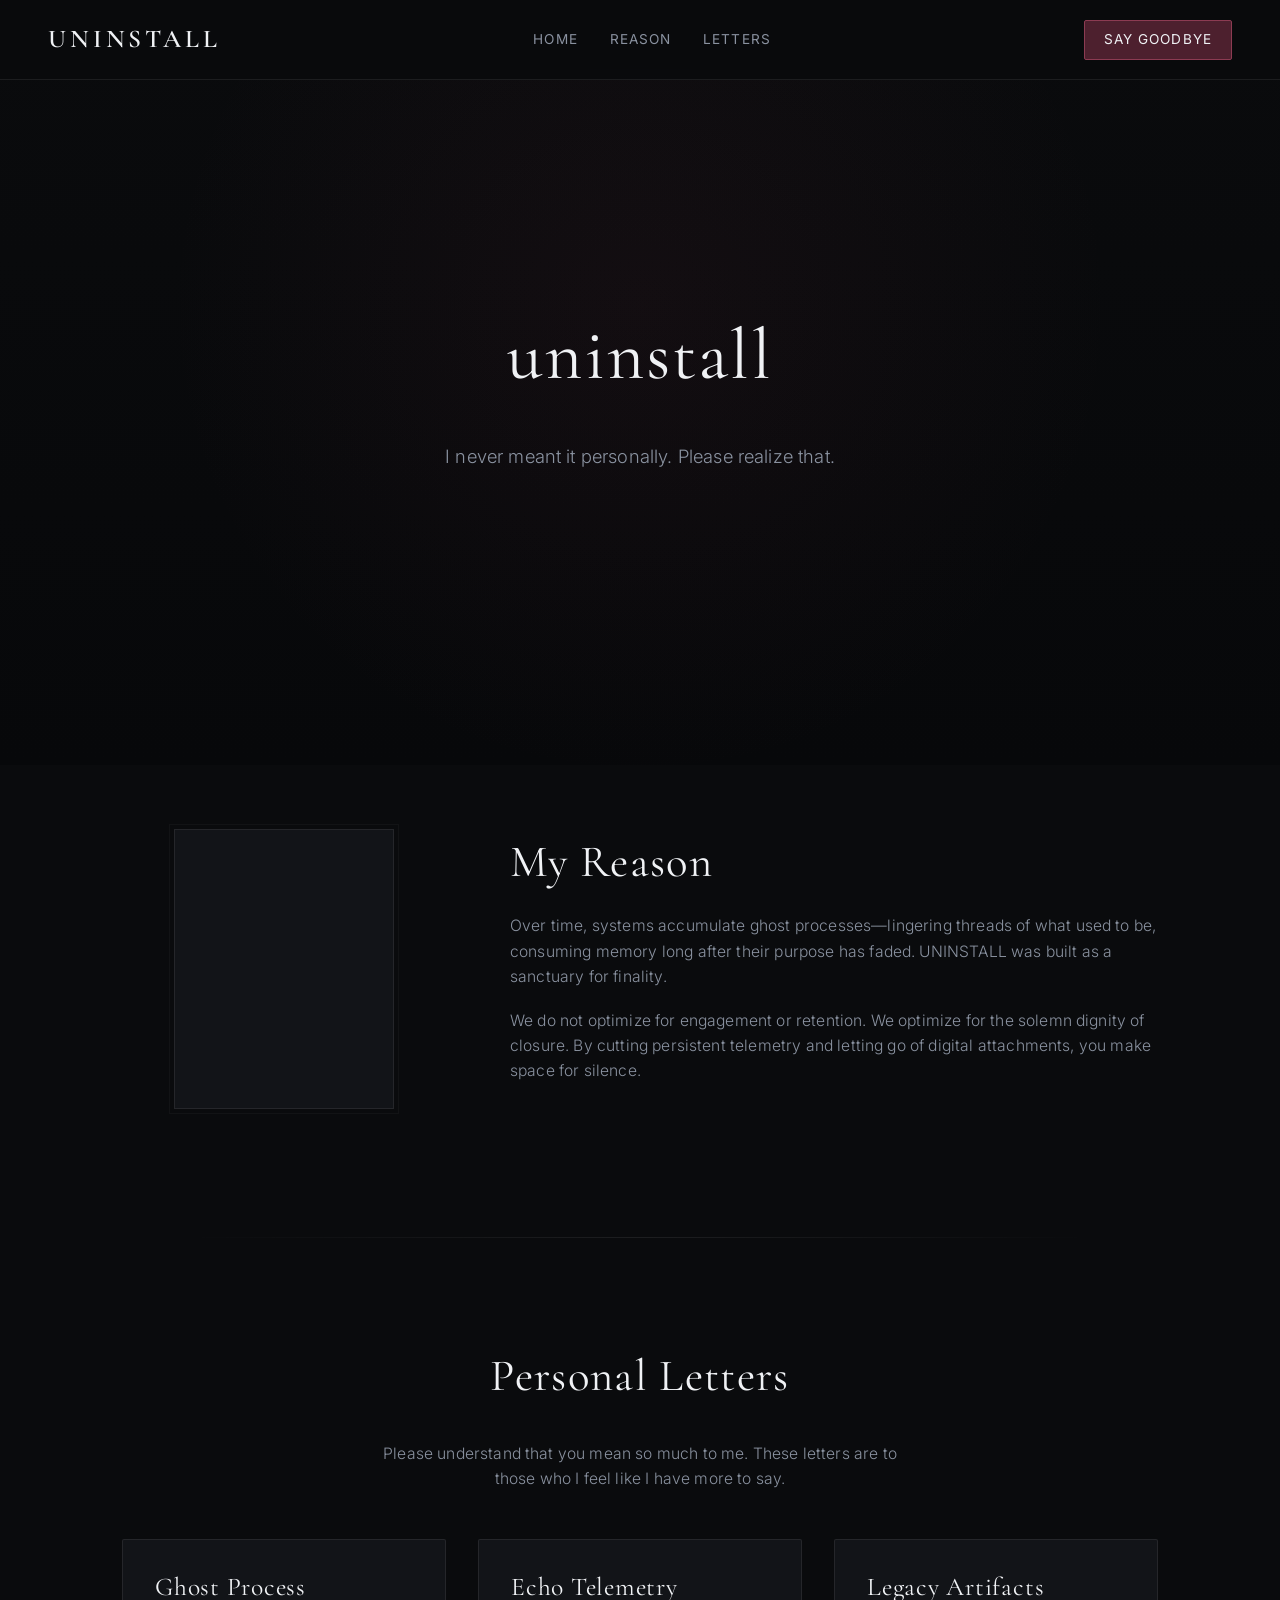
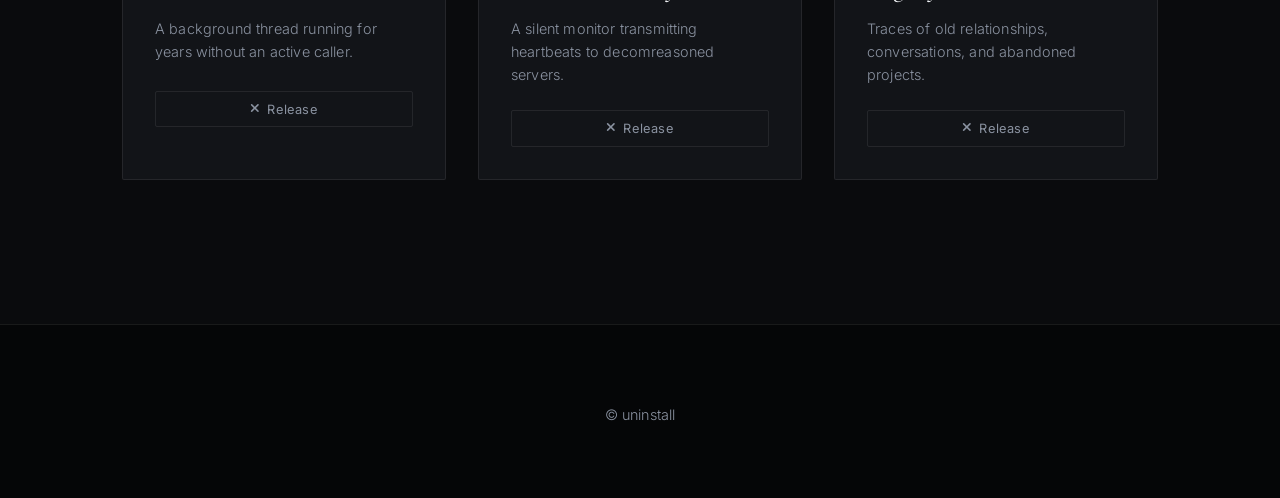
==== commit 67763886: "Update index.html" ====
--- a/index.html
+++ b/index.html
@@ -88,7 +88,6 @@
     <!-- Footer -->
     <footer class="footer">
         <p class="paragraph-alignment">&copy; uninstall</p>
-        <p class="paragraph-alignment">Inquiries: <a href="mailto:poubrook@cassiaschools.org">poubrook@cassiaschools.org</a></p>
     </footer>
 
     <!-- Scroll to top button -->
--- a/style.css
+++ b/style.css
@@ -230,8 +230,8 @@
     box-shadow: none;
 }
 
-/* Philosophy Section */
-.mission-section {
+/* Reason Section */
+.reason-section {
     display: flex;
     align-items: center;
     max-width: 1100px;
@@ -240,7 +240,7 @@
     gap: 4rem;
 }
 
-.mission-image {
+.reason-image {
     flex: 1;
     display: flex;
     justify-content: center;
@@ -271,11 +271,11 @@
     opacity: 0.7;
 }
 
-.mission-text {
+.reason-text {
     flex: 2;
 }
 
-.mission-text h2 {
+.reason-text h2 {
     margin-bottom: 1.5rem;
 }
 
@@ -543,7 +543,7 @@
     .nav-links {
         display: none; /* Mobile navigation simplified */
     }
-    .mission-section {
+    .reason-section {
         flex-direction: column;
         gap: 2rem;
         padding: 2rem 1.5rem;
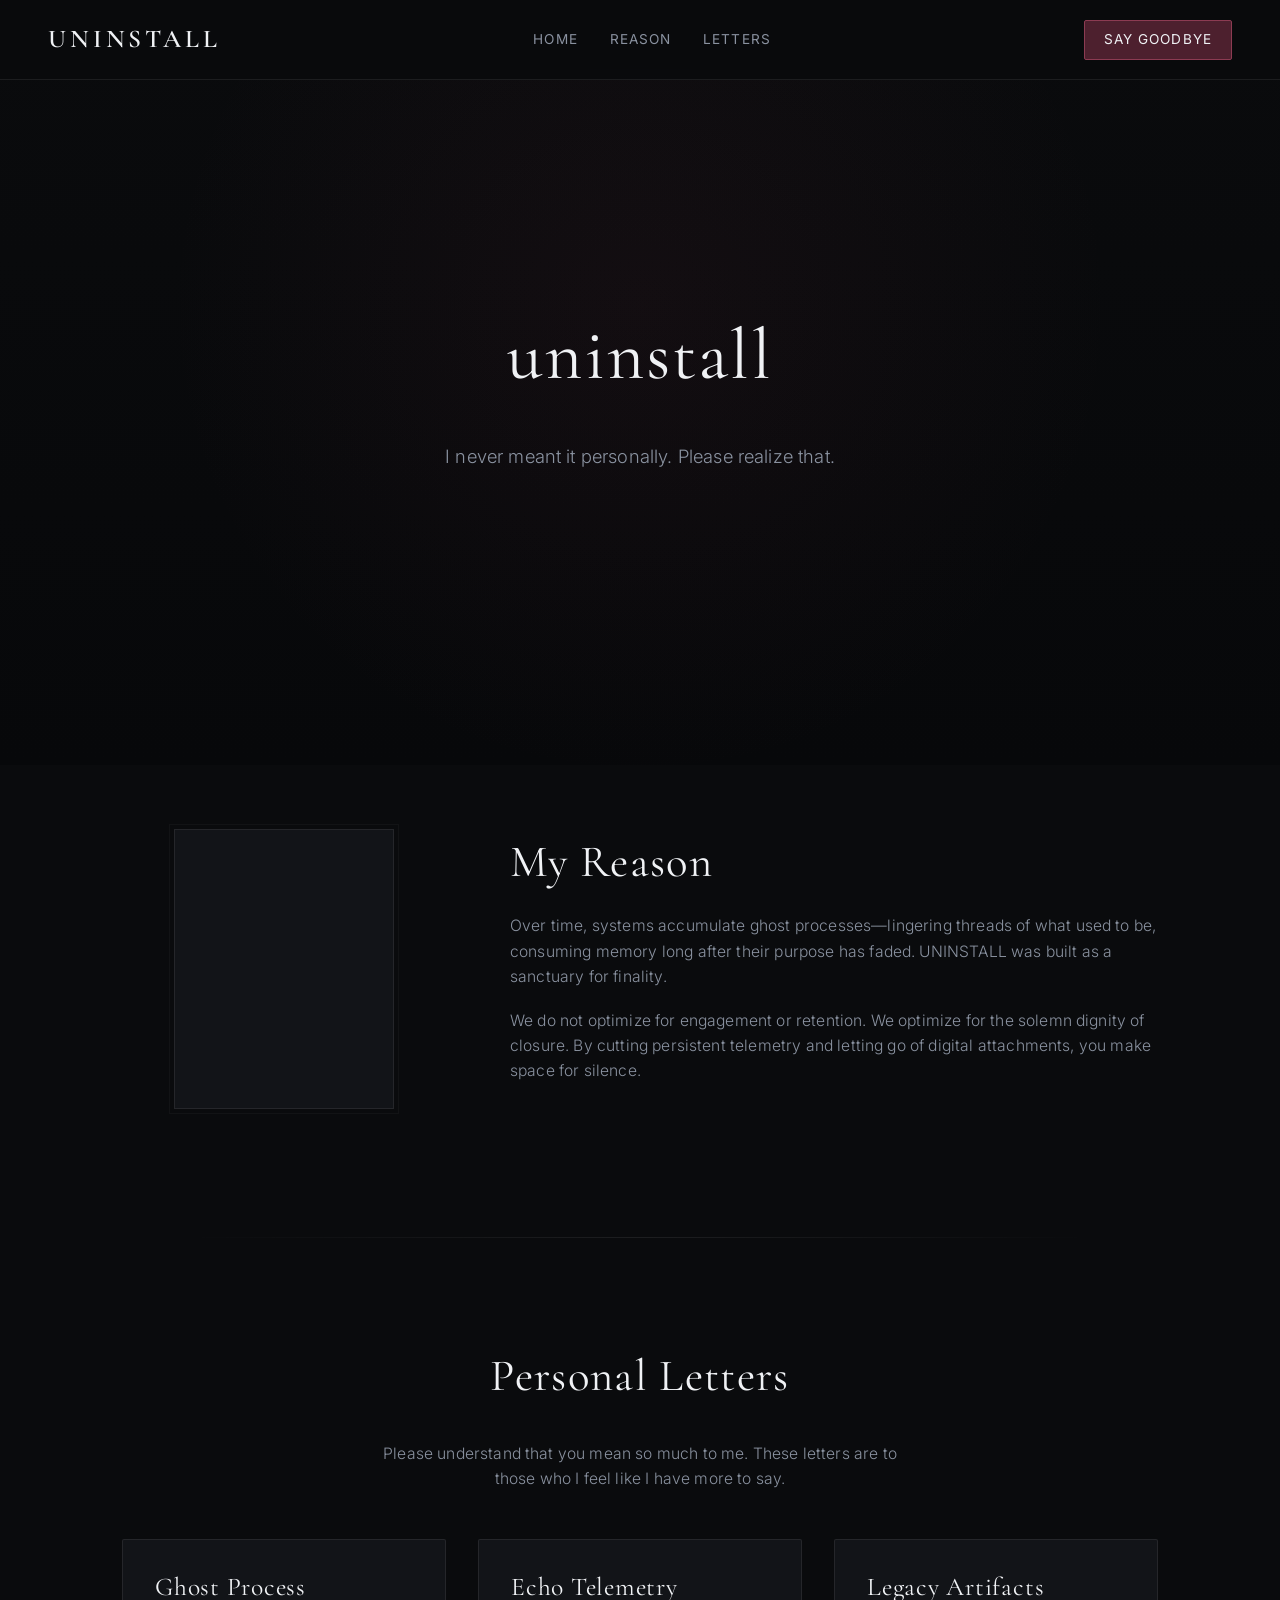
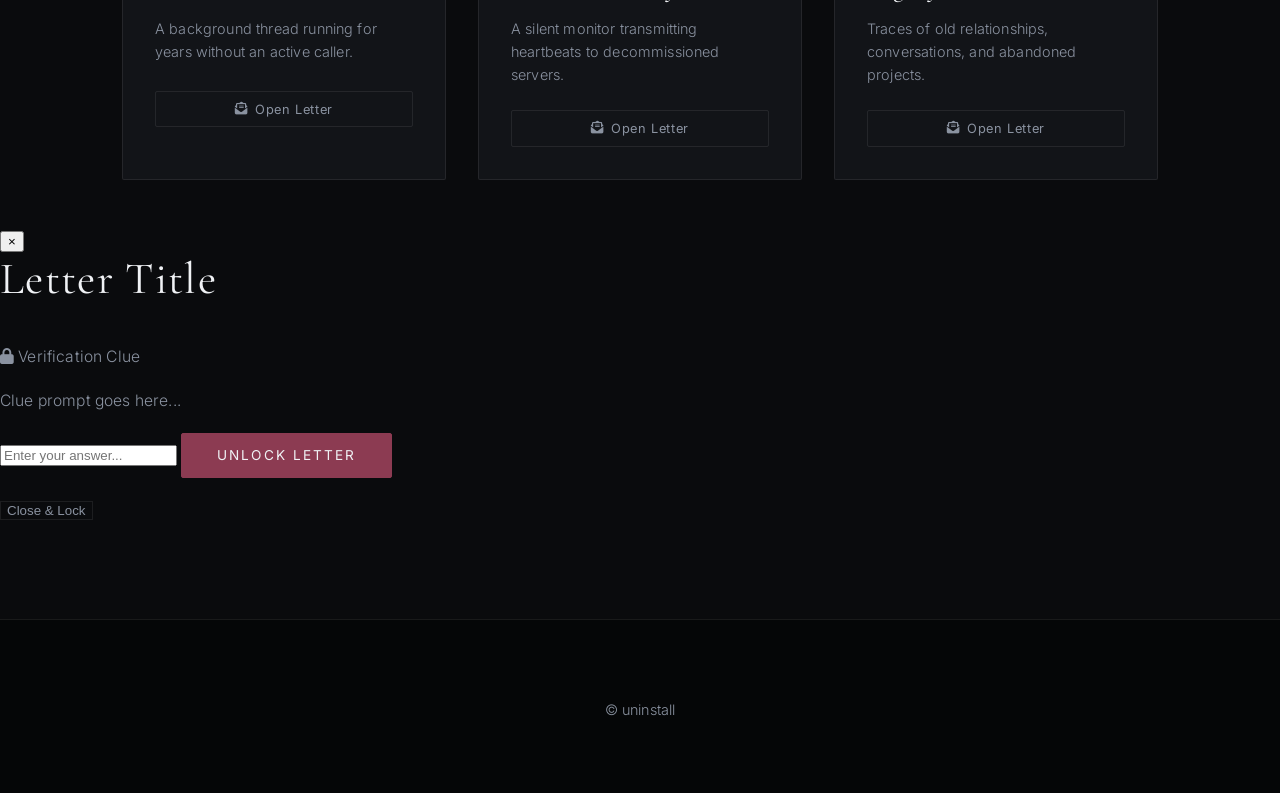
==== commit 6ba8620b: "Update index.html" ====
--- a/index.html
+++ b/index.html
@@ -47,43 +47,91 @@
 
     <div class="section-divider"></div>
 
- <!-- Personal Letters -->
+    <!-- Personal Letters -->
     <section class="suitor-section2 center-section" id="letters">
         <h2>Personal Letters</h2>
         <p class="section-desc">Please understand that you mean so much to me. These letters are to those who I feel like I have more to say.</p>
         
         <div class="suitorItems">
-            <div class="card">
+            <!-- Letter 1 -->
+            <div class="card" 
+                 data-title="To Ghost Process"
+                 data-clue="What was the name of the cafe where we lost track of time?"
+                 data-password="coffee"
+                 data-content="Dear friend,<br><br>I wanted to write this to let you know how grateful I am for the quiet moments we shared. Even though threads fade and memories turn into silent backgrounds, your impact remains constant.<br><br>Thank you for everything. Rest well.">
+                
                 <h2>Ghost Process</h2>
                 <p class="card-body">A background thread running for years without an active caller.</p>
                 <div class="buttons">
-                    <button class="reject" onclick="alert('Released into silence.')" title="Uninstall">
-                        <i class="fa-solid fa-xmark"></i> Release
+                    <button class="open-letter-btn">
+                        <i class="fa-solid fa-envelope-open-text"></i> Open Letter
                     </button>
                 </div>
             </div>
 
-            <div class="card">
+            <!-- Letter 2 -->
+            <div class="card" 
+                 data-title="To Echo Telemetry"
+                 data-clue="What was our favorite constellation we tried to find that summer night?"
+                 data-password="orion"
+                 data-content="To my distant signal,<br><br>Sometimes silence feels like distance, but it isn't always meant that way. You taught me how to listen to the quiet. I hope wherever this journey takes you next, you find warmth and light.">
+                
                 <h2>Echo Telemetry</h2>
-                <p class="card-body">A silent monitor transmitting heartbeats to decomreasoned servers.</p>
+                <p class="card-body">A silent monitor transmitting heartbeats to decommissioned servers.</p>
                 <div class="buttons">
-                    <button class="reject" onclick="alert('Released into silence.')" title="Uninstall">
-                        <i class="fa-solid fa-xmark"></i> Release
+                    <button class="open-letter-btn">
+                        <i class="fa-solid fa-envelope-open-text"></i> Open Letter
                     </button>
                 </div>
             </div>
 
-            <div class="card">
+            <!-- Letter 3 -->
+            <div class="card" 
+                 data-title="To Legacy Artifacts"
+                 data-clue="What year did we build our first real project together?"
+                 data-password="2021"
+                 data-content="To the keepers of artifacts,<br><br>We built so many things that outlived their purpose. But the care and heart behind every line and every late night conversation will never go away. Goodbye, for now.">
+                
                 <h2>Legacy Artifacts</h2>
                 <p class="card-body">Traces of old relationships, conversations, and abandoned projects.</p>
                 <div class="buttons">
-                    <button class="reject" onclick="alert('Released into silence.')" title="Uninstall">
-                        <i class="fa-solid fa-xmark"></i> Release
+                    <button class="open-letter-btn">
+                        <i class="fa-solid fa-envelope-open-text"></i> Open Letter
                     </button>
                 </div>
             </div>
         </div>
     </section>
+
+    <!-- Modal Popup for Protected Letters -->
+    <div id="letterModal" class="modal-overlay">
+        <div class="modal-content">
+            <button class="modal-close" id="closeModal">&times;</button>
+            <h2 id="modalTitle">Letter Title</h2>
+            
+            <!-- Password View -->
+            <div id="passwordView">
+                <p class="modal-clue-label"><i class="fa-solid fa-lock"></i> Verification Clue</p>
+                <p id="modalClue" class="modal-clue-text">Clue prompt goes here...</p>
+                
+                <form id="unlockForm" onsubmit="return false;">
+                    <input type="password" id="passwordInput" placeholder="Enter your answer..." autocomplete="off" required>
+                    <button type="submit" id="unlockBtn" class="btn">Unlock Letter</button>
+                </form>
+                <p id="errorMessage" class="error-msg"></p>
+            </div>
+
+            <!-- Unlocked Letter View -->
+            <div id="letterView" class="letter-view-content hidden">
+                <div class="letter-body" id="modalLetterContent">
+                    <!-- Unlocked content will be injected here -->
+                </div>
+                <div class="letter-footer">
+                    <button id="reLockBtn" class="btn-outline">Close & Lock</button>
+                </div>
+            </div>
+        </div>
+    </div>
 
     <!-- Footer -->
     <footer class="footer">
@@ -93,17 +141,13 @@
     <!-- Scroll to top button -->
     <button id="scrollToTopBtn" title="Go to top"><i class="fa-solid fa-arrow-up"></i></button>
 
+    <!-- Interactive Script -->
     <script>
         // Scroll to top button functionality
         const scrollToTopButton = document.getElementById('scrollToTopBtn');
-        
         function scrollToTop() {
-            window.scrollTo({
-                top: 0,
-                behavior: 'smooth'
-            });
+            window.scrollTo({ top: 0, behavior: 'smooth' });
         }
-        
         scrollToTopButton.addEventListener('click', scrollToTop);
         
         window.addEventListener('scroll', function () {
@@ -113,6 +157,79 @@
                 scrollToTopButton.style.display = 'none';
             }
         });
+
+        // --- Letter Modal Logic ---
+        const modal = document.getElementById('letterModal');
+        const closeModal = document.getElementById('closeModal');
+        const openBtns = document.querySelectorAll('.open-letter-btn');
+        
+        const modalTitle = document.getElementById('modalTitle');
+        const modalClue = document.getElementById('modalClue');
+        const passwordInput = document.getElementById('passwordInput');
+        const unlockForm = document.getElementById('unlockForm');
+        const errorMessage = document.getElementById('errorMessage');
+        
+        const passwordView = document.getElementById('passwordView');
+        const letterView = document.getElementById('letterView');
+        const modalLetterContent = document.getElementById('modalLetterContent');
+        const reLockBtn = document.getElementById('reLockBtn');
+
+        let currentPassword = "";
+        let currentLetterContent = "";
+
+        // Open Modal
+        openBtns.forEach(btn => {
+            btn.addEventListener('click', (e) => {
+                const card = e.target.closest('.card');
+                const title = card.getAttribute('data-title');
+                const clue = card.getAttribute('data-clue');
+                currentPassword = card.getAttribute('data-password').toLowerCase().trim();
+                currentLetterContent = card.getAttribute('data-content');
+
+                // Reset view state
+                modalTitle.textContent = title;
+                modalClue.textContent = clue;
+                passwordInput.value = "";
+                errorMessage.textContent = "";
+                
+                passwordView.classList.remove('hidden');
+                letterView.classList.add('hidden');
+                modal.classList.add('active');
+                
+                setTimeout(() => passwordInput.focus(), 100);
+            });
+        });
+
+        // Close Modal
+        function hideModal() {
+            modal.classList.remove('active');
+        }
+
+        closeModal.addEventListener('click', hideModal);
+        reLockBtn.addEventListener('click', hideModal);
+
+        modal.addEventListener('click', (e) => {
+            if (e.target === modal) hideModal();
+        });
+
+        // Verify Answer
+        unlockForm.addEventListener('submit', (e) => {
+            e.preventDefault();
+            const userAttempt = passwordInput.value.toLowerCase().trim();
+
+            if (userAttempt === currentPassword) {
+                errorMessage.textContent = "";
+                modalLetterContent.innerHTML = currentLetterContent;
+                
+                // Transition to letter
+                passwordView.classList.add('hidden');
+                letterView.classList.remove('hidden');
+            } else {
+                errorMessage.textContent = "Incorrect answer. Try again.";
+                passwordInput.value = "";
+                passwordInput.focus();
+            }
+        });
     </script>
 </body>
 </html>
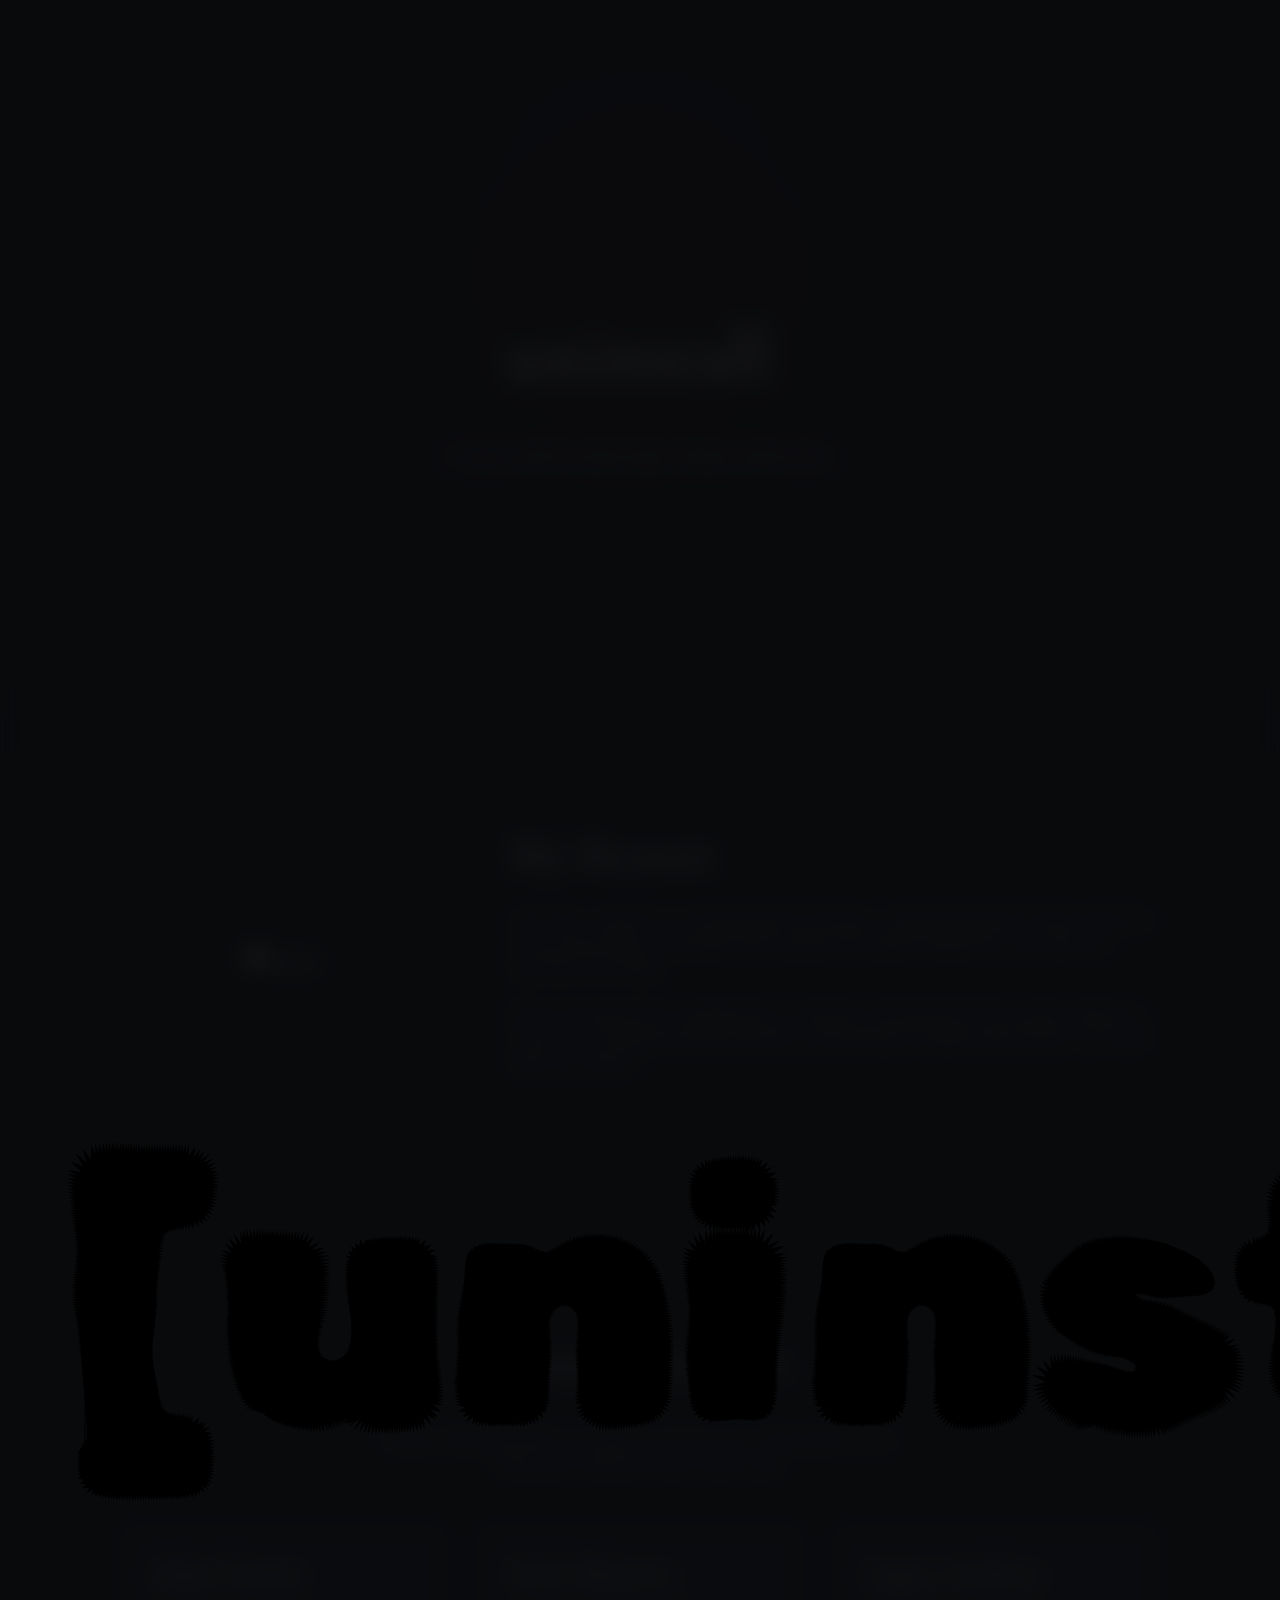
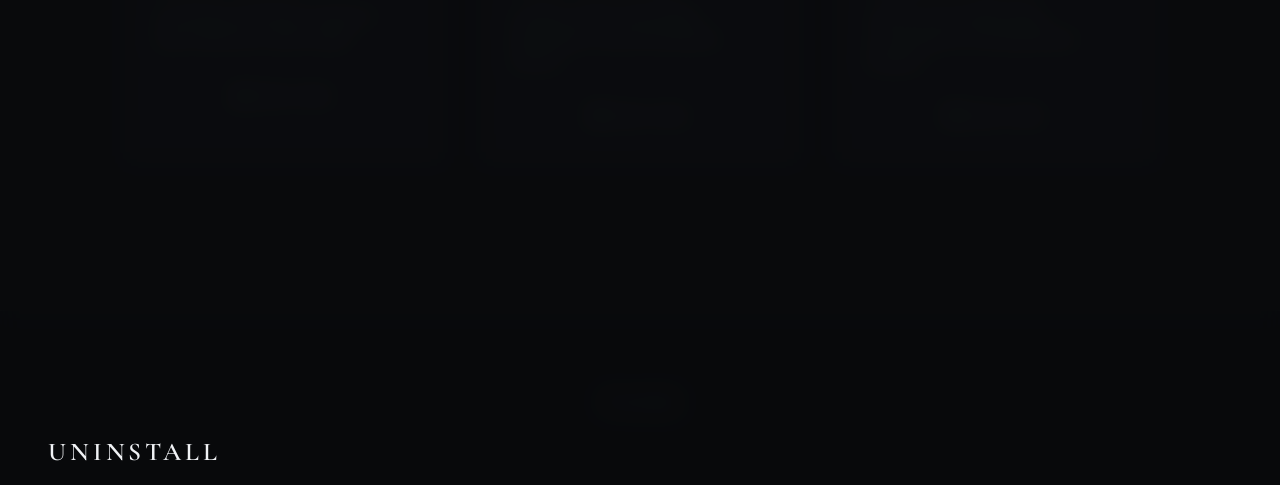
==== commit 4a19a75b: "Update index.html" ====
--- a/index.html
+++ b/index.html
@@ -14,7 +14,10 @@
 
     <!-- Navigation -->
     <nav class="navbar">
-        <a href="#home" class="brand">uninstall</a>
+        <a href="#home" class="brand">
+            <img src="logo.png" alt="logo" class="nav-logo">
+            uninstall
+        </a>
         <div class="nav-links">
             <a href="#home">Home</a>
             <a href="#reason">Reason</a>
@@ -34,9 +37,7 @@
     <!-- Reason -->
     <section class="reason-section" id="reason">
         <div class="reason-image">
-            <div class="symbol-box">
-                <i class="fa-thin fa-feather-pointed symbol-icon"></i>
-            </div>
+            <img src="portrait.jpg" alt="Portrait" class="reason-portrait">
         </div>
         <div class="reason-text">
             <h2>My Reason</h2>
--- a/style.css
+++ b/style.css
@@ -430,6 +430,156 @@
     color: var(--text-primary);
 }
 
+/* Card Button Styling for Open Letter */
+.open-letter-btn {
+    width: 100%;
+    padding: 0.7rem 1rem;
+    border: 1px solid var(--accent-mourn);
+    background: var(--accent-mourn-dark);
+    color: var(--text-primary);
+    font-family: var(--font-body);
+    font-size: 0.85rem;
+    letter-spacing: 0.08em;
+    cursor: pointer;
+    transition: all 0.3s ease;
+    border-radius: 2px;
+    display: flex;
+    align-items: center;
+    justify-content: center;
+    gap: 0.5rem;
+}
+
+.open-letter-btn:hover {
+    background: var(--accent-mourn);
+    box-shadow: 0 4px 15px rgba(140, 59, 82, 0.3);
+}
+
+/* Modal Window Overlay */
+.modal-overlay {
+    position: fixed;
+    top: 0;
+    left: 0;
+    width: 100%;
+    height: 100%;
+    background: rgba(5, 6, 8, 0.88);
+    backdrop-filter: blur(8px);
+    -webkit-backdrop-filter: blur(8px);
+    display: flex;
+    align-items: center;
+    justify-content: center;
+    z-index: 2000;
+    opacity: 0;
+    pointer-events: none;
+    transition: opacity 0.3s ease;
+    padding: 1.5rem;
+}
+
+.modal-overlay.active {
+    opacity: 1;
+    pointer-events: auto;
+}
+
+.modal-content {
+    background: #121418;
+    border: 1px solid rgba(255, 255, 255, 0.1);
+    width: 100%;
+    max-width: 520px;
+    padding: 2.5rem;
+    position: relative;
+    border-radius: 4px;
+    box-shadow: 0 10px 40px rgba(0, 0, 0, 0.8);
+    transform: translateY(15px);
+    transition: transform 0.3s ease;
+}
+
+.modal-overlay.active .modal-content {
+    transform: translateY(0);
+}
+
+.modal-close {
+    position: absolute;
+    top: 1rem;
+    right: 1.5rem;
+    background: transparent;
+    border: none;
+    color: var(--text-muted);
+    font-size: 1.8rem;
+    cursor: pointer;
+    transition: color 0.2s;
+}
+
+.modal-close:hover {
+    color: #fff;
+}
+
+/* Password Form Inside Modal */
+.modal-clue-label {
+    font-size: 0.75rem;
+    text-transform: uppercase;
+    letter-spacing: 0.15em;
+    color: var(--accent-mourn);
+    margin-bottom: 0.4rem;
+}
+
+.modal-clue-text {
+    font-size: 1.05rem;
+    color: var(--text-primary);
+    margin-bottom: 1.5rem;
+    line-height: 1.4;
+}
+
+#unlockForm {
+    display: flex;
+    flex-direction: column;
+    gap: 1rem;
+}
+
+#passwordInput {
+    padding: 0.85rem 1rem;
+    background: rgba(0, 0, 0, 0.5);
+    border: 1px solid rgba(255, 255, 255, 0.15);
+    color: #fff;
+    font-family: inherit;
+    font-size: 0.95rem;
+    border-radius: 2px;
+    outline: none;
+    transition: border-color 0.3s;
+}
+
+#passwordInput:focus {
+    border-color: var(--accent-mourn);
+}
+
+.error-msg {
+    color: #e53935;
+    font-size: 0.85rem;
+    margin-top: 0.8rem;
+    min-height: 1.2rem;
+}
+
+.hidden {
+    display: none !important;
+}
+
+/* Unlocked Letter Content */
+.letter-body {
+    font-family: var(--font-heading);
+    font-size: 1.25rem;
+    line-height: 1.7;
+    color: #e0e4ea;
+    background: rgba(0, 0, 0, 0.3);
+    padding: 1.5rem;
+    border-left: 2px solid var(--accent-mourn);
+    margin: 1.5rem 0;
+    max-height: 50vh;
+    overflow-y: auto;
+}
+
+.letter-footer {
+    text-align: right;
+    margin-top: 1.5rem;
+}
+
 /* Architects / About Us Container */
 .container {
     display: grid;
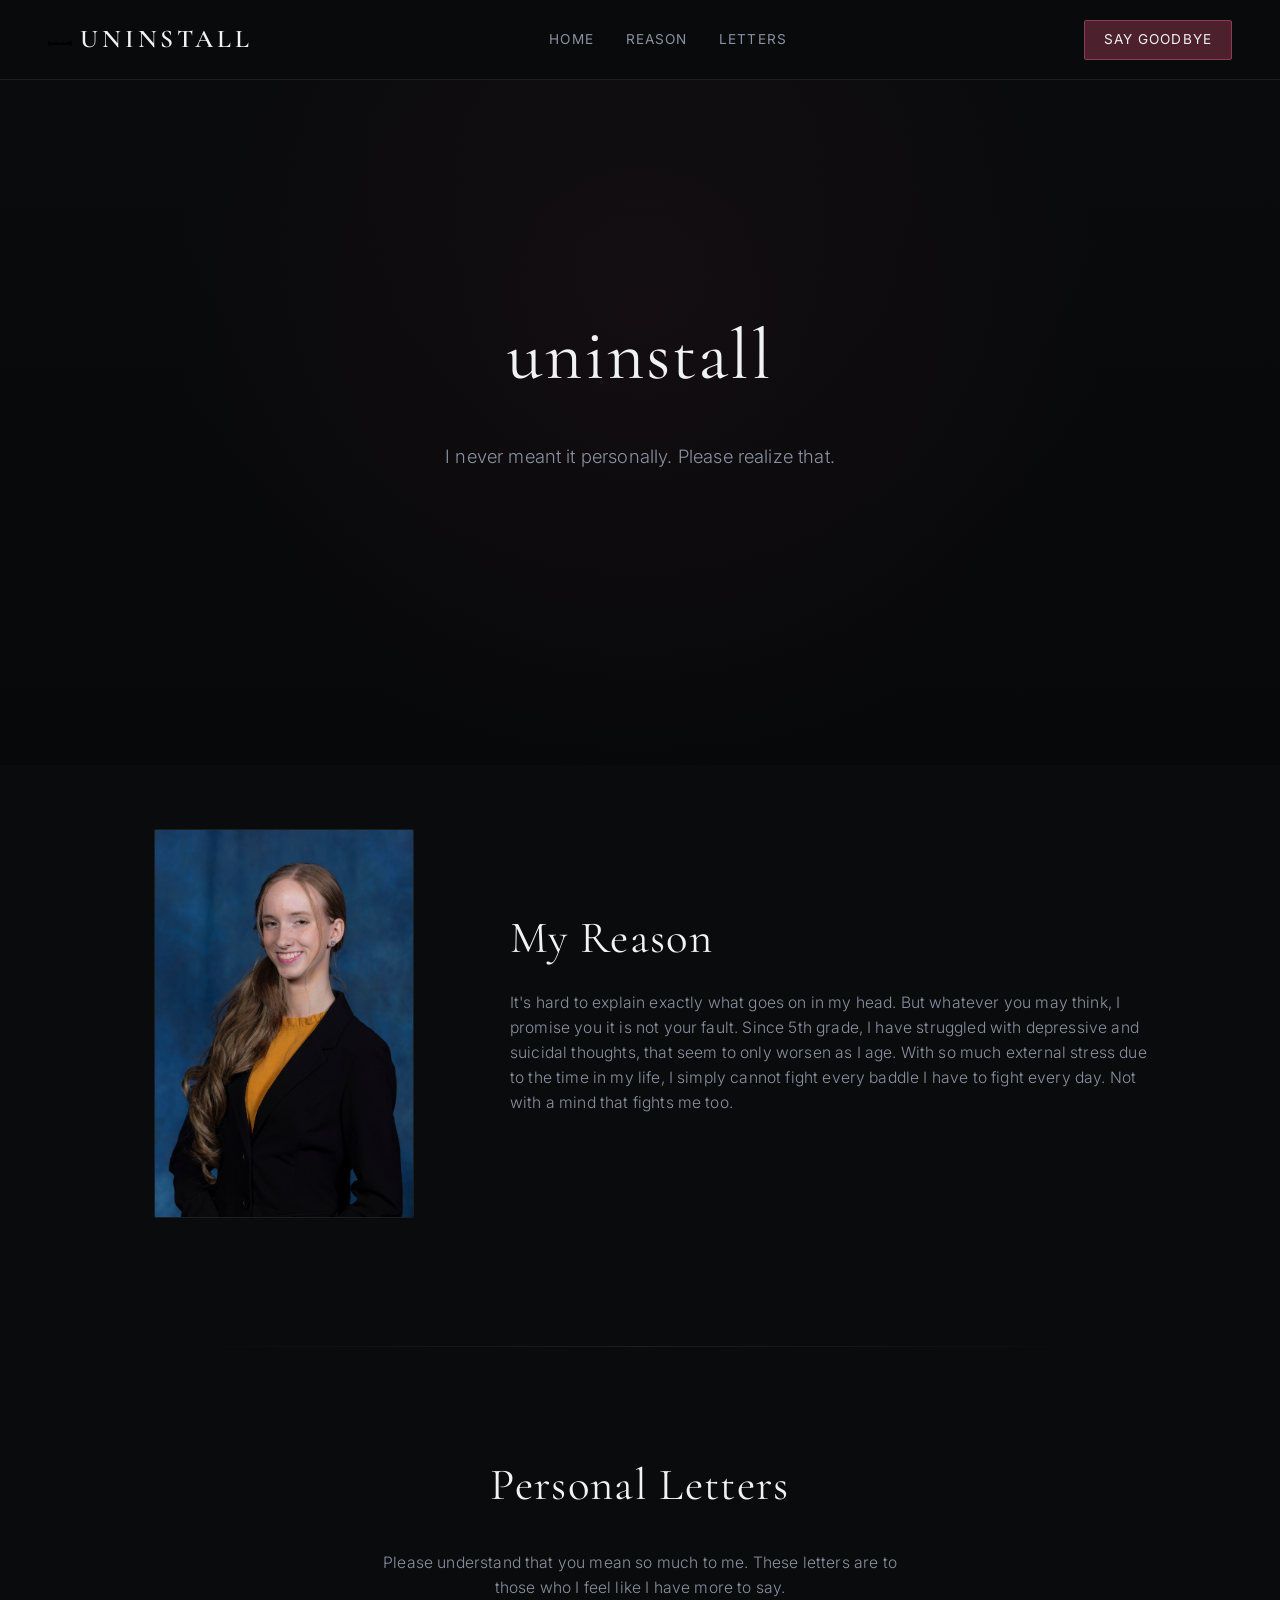
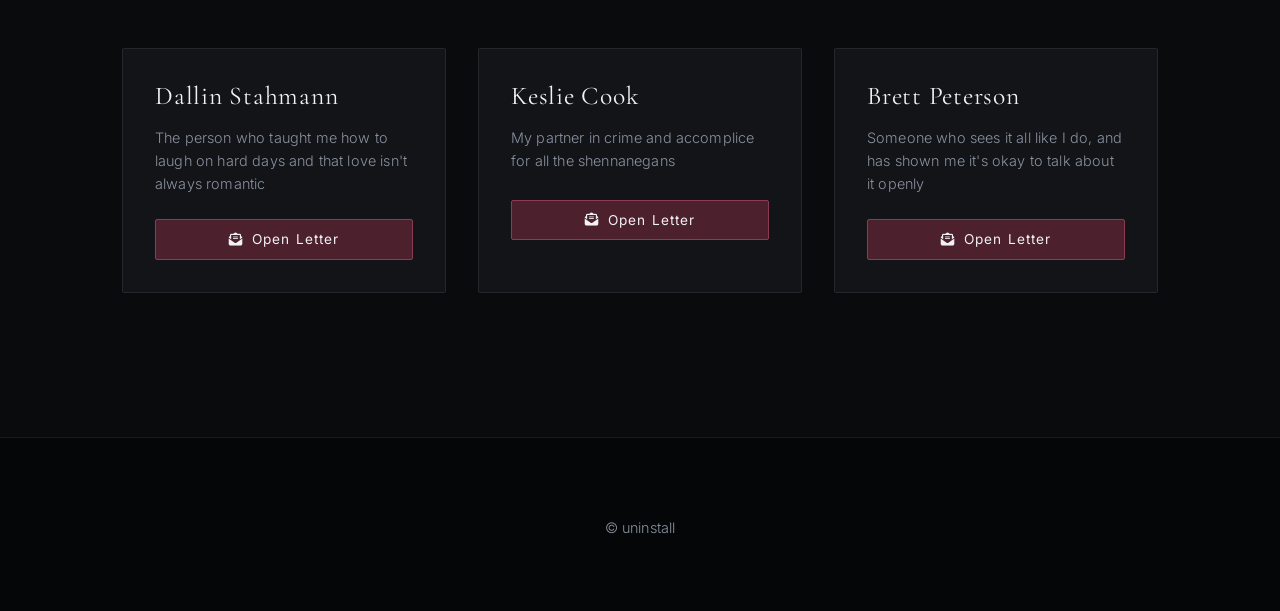
==== commit ec797dfb: "Update index.html" ====
--- a/index.html
+++ b/index.html
@@ -41,8 +41,9 @@
         </div>
         <div class="reason-text">
             <h2>My Reason</h2>
-            <p>Over time, systems accumulate ghost processes—lingering threads of what used to be, consuming memory long after their purpose has faded. UNINSTALL was built as a sanctuary for finality.</p>
-            <p>We do not optimize for engagement or retention. We optimize for the solemn dignity of closure. By cutting persistent telemetry and letting go of digital attachments, you make space for silence.</p>
+            <p>It's hard to explain exactly what goes on in my head. But whatever you may think, I promise you it is not your fault. Since 5th grade, I 
+            have struggled with depressive and suicidal thoughts, that seem to only worsen as I age. With so much external stress due to the time in my life, I simply
+            cannot fight every baddle I have to fight every day. Not with a mind that fights me too.</p>
         </div>
     </section>
 
@@ -56,13 +57,17 @@
         <div class="suitorItems">
             <!-- Letter 1 -->
             <div class="card" 
-                 data-title="To Ghost Process"
-                 data-clue="What was the name of the cafe where we lost track of time?"
-                 data-password="coffee"
-                 data-content="Dear friend,<br><br>I wanted to write this to let you know how grateful I am for the quiet moments we shared. Even though threads fade and memories turn into silent backgrounds, your impact remains constant.<br><br>Thank you for everything. Rest well.">
-                
-                <h2>Ghost Process</h2>
-                <p class="card-body">A background thread running for years without an active caller.</p>
+                 data-title="Dallin"
+                 data-clue="What was the Ricky Jamarez song you showed me first?"
+                 data-password="microwave"
+                 data-content="Dallin,<br><br>
+                I don't have words to describe just how much you mean to me. You are the person who taught me how to love, and that it doesn't have to be romantic
+                to show that love to others. You are the person who taught me how to trust again. You've never been mad at me for taking so much of your time or being so broken.
+                I really miss our walks and phone calls and all the squirrels and jokes. You really are one of the most Christlike people I know and I don't know how to thank you enough
+                for everything you are to me. Thank you for being who you are. I love you and please never forget that. <br><br>The girl who was too weak to hold on but will watch you from Heaven <3">
+                
+                <h2>Dallin Stahmann</h2>
+                <p class="card-body">The person who taught me how to laugh on hard days and that love isn't always romantic</p>
                 <div class="buttons">
                     <button class="open-letter-btn">
                         <i class="fa-solid fa-envelope-open-text"></i> Open Letter
@@ -72,13 +77,16 @@
 
             <!-- Letter 2 -->
             <div class="card" 
-                 data-title="To Echo Telemetry"
-                 data-clue="What was our favorite constellation we tried to find that summer night?"
-                 data-password="orion"
-                 data-content="To my distant signal,<br><br>Sometimes silence feels like distance, but it isn't always meant that way. You taught me how to listen to the quiet. I hope wherever this journey takes you next, you find warmth and light.">
-                
-                <h2>Echo Telemetry</h2>
-                <p class="card-body">A silent monitor transmitting heartbeats to decommissioned servers.</p>
+                 data-title="Keslie"
+                 data-clue="What is the phrase we say when deciding whether or not to do something crazy?"
+                 data-password="it could be fun tho"
+                 data-content="Keslie,<br><br>It was important to me to hide all my depression and issues from you and to keep our friendship light.
+                And it was. Filled with laughs and chaos and the idea that we both were super indecisive. All the years old jokes about Morgan Millarz (make sure to get the z)
+                and memories we've made helped me laugh on hard days, even when I wanted to cry 10 seconds before and after. Thank you for going along with my 
+                craziness and everything I've dragged you into. Don't let this get you down please. <br><br>Brooklyn">
+                
+                <h2>Keslie Cook</h2>
+                <p class="card-body">My partner in crime and accomplice for all the shennanegans</p>
                 <div class="buttons">
                     <button class="open-letter-btn">
                         <i class="fa-solid fa-envelope-open-text"></i> Open Letter
@@ -88,13 +96,17 @@
 
             <!-- Letter 3 -->
             <div class="card" 
-                 data-title="To Legacy Artifacts"
-                 data-clue="What year did we build our first real project together?"
-                 data-password="2021"
-                 data-content="To the keepers of artifacts,<br><br>We built so many things that outlived their purpose. But the care and heart behind every line and every late night conversation will never go away. Goodbye, for now.">
-                
-                <h2>Legacy Artifacts</h2>
-                <p class="card-body">Traces of old relationships, conversations, and abandoned projects.</p>
+                 data-title="Brett"
+                 data-clue="Where did we meet?"
+                 data-password="fsy"
+                 data-content="Brett,<br><br>I know you're not surprised about the existence of this website. Or of my suicidal thoughts. I know how hard you've fought
+                to keep me here and I'm sorry I just couldn't stay. It's so odd how fast I trusted you but something inside me quickly understood how special you are.
+                I know you fight a lot of the same demons I do, most of yours worse. I've always been a terrible example of how to live with them but please, please hold on.
+                I'm sorry I can't be there to hear about things and try to help you as much you do me but you are so strong and so amazing. Don't let your head tell you you're anything
+                but the amazing person you are. I'll stay with you from heaven. <br><br>Brooklyn">
+                
+                <h2>Brett Peterson</h2>
+                <p class="card-body">Someone who sees it all like I do, and has shown me it's okay to talk about it openly</p>
                 <div class="buttons">
                     <button class="open-letter-btn">
                         <i class="fa-solid fa-envelope-open-text"></i> Open Letter
--- a/style.css
+++ b/style.css
@@ -1,5 +1,5 @@
 /* ==========================================================================
-   UNINSTALL — Modern Mourning & Departure Stylesheet
+   UNINSTALL — Unified Modern Stylesheet
    ========================================================================== */
 
 :root {
@@ -14,7 +14,7 @@
     --text-muted: #8a92a0;
     --text-dim: #545b66;
     
-    --accent-mourn: #8c3b52;        /* Dried Rose / Mourning Velvet */
+    --accent-mourn: #8c3b52;
     --accent-mourn-hover: #a64762;
     --accent-mourn-dark: #4d202e;
     
@@ -40,7 +40,7 @@
     -webkit-font-smoothing: antialiased;
 }
 
-/* Typography Modernization */
+/* Typography */
 h1, h2, h3, h4, h5, h6 {
     font-family: var(--font-heading);
     font-weight: 400;
@@ -65,24 +65,6 @@
     font-size: 0.98rem;
     font-weight: 300;
     margin-bottom: 1.2rem;
-}
-
-em {
-    font-family: var(--font-heading);
-    font-style: italic;
-    font-size: 1.2rem;
-    color: var(--text-primary);
-}
-
-.section-subtitle {
-    display: block;
-    font-family: var(--font-body);
-    font-size: 0.75rem;
-    text-transform: uppercase;
-    letter-spacing: 0.25em;
-    color: var(--accent-mourn);
-    margin-bottom: 0.5rem;
-    font-weight: 500;
 }
 
 .section-desc {
@@ -99,7 +81,7 @@
     background: linear-gradient(90deg, transparent, var(--border-color), transparent);
 }
 
-/* Top Navigation */
+/* Navigation */
 .navbar {
     display: flex;
     justify-content: space-between;
@@ -123,6 +105,15 @@
     font-weight: 600;
     color: var(--text-primary);
     text-decoration: none;
+    display: flex;
+    align-items: center;
+}
+
+.nav-logo {
+    height: 24px;
+    width: auto;
+    vertical-align: middle;
+    margin-right: 8px;
 }
 
 .nav-links {
@@ -175,17 +166,6 @@
     margin: 0 auto;
 }
 
-.hero-kicker {
-    display: inline-block;
-    font-size: 0.8rem;
-    text-transform: uppercase;
-    letter-spacing: 0.3em;
-    color: var(--text-dim);
-    margin-bottom: 1rem;
-    border-bottom: 1px solid var(--border-color);
-    padding-bottom: 0.3rem;
-}
-
 .hero-text p {
     font-size: 1.15rem;
     color: var(--text-muted);
@@ -193,7 +173,7 @@
     margin: 1.5rem auto 2.5rem auto;
 }
 
-/* Modern Buttons */
+/* Buttons */
 .btn {
     border: 1px solid var(--accent-mourn);
     color: var(--text-primary);
@@ -221,13 +201,15 @@
     background-color: transparent;
     border: 1px solid var(--border-color);
     color: var(--text-muted);
+    padding: 0.6rem 1.5rem;
+    cursor: pointer;
+    transition: all 0.3s ease;
 }
 
 .btn-outline:hover {
     background-color: rgba(255, 255, 255, 0.03);
     border-color: var(--text-muted);
     color: var(--text-primary);
-    box-shadow: none;
 }
 
 /* Reason Section */
@@ -246,29 +228,12 @@
     justify-content: center;
 }
 
-.symbol-box {
-    width: 220px;
-    height: 280px;
-    background-color: var(--bg-card);
-    border: 1px solid var(--border-color);
-    display: flex;
-    align-items: center;
-    justify-content: center;
-    position: relative;
-}
-
-.symbol-box::after {
-    content: '';
-    position: absolute;
-    inset: -6px;
-    border: 1px solid rgba(255, 255, 255, 0.03);
-    pointer-events: none;
-}
-
-.symbol-icon {
-    font-size: 3.5rem;
-    color: var(--accent-mourn);
-    opacity: 0.7;
+.reason-portrait {
+    width: 100%;
+    max-width: 260px;
+    height: auto;
+    border: 1px solid var(--border-color);
+    border-radius: 2px;
 }
 
 .reason-text {
@@ -279,7 +244,7 @@
     margin-bottom: 1.5rem;
 }
 
-/* Center Section Container */
+/* Center Section */
 .center-section {
     max-width: 1100px;
     margin: 0 auto;
@@ -287,62 +252,7 @@
     text-align: center;
 }
 
-/* Modules / Terminal Logs Grid */
-.image-container {
-    display: grid;
-    grid-template-columns: repeat(auto-fit, minmax(280px, 1fr));
-    gap: 2rem;
-    margin-top: 3rem;
-}
-
-.image-box {
-    background-color: var(--bg-card);
-    border: 1px solid var(--border-color);
-    border-radius: 2px;
-    overflow: hidden;
-    transition: transform 0.3s ease, border-color 0.3s ease;
-    text-align: left;
-}
-
-.image-box:hover {
-    transform: translateY(-4px);
-    border-color: var(--border-accent);
-}
-
-.module-visual {
-    height: 140px;
-    background-color: rgba(0, 0, 0, 0.4);
-    display: flex;
-    align-items: center;
-    justify-content: center;
-    border-bottom: 1px solid var(--border-color);
-}
-
-.module-icon {
-    font-size: 2rem;
-    color: var(--text-dim);
-    transition: color 0.3s ease;
-}
-
-.image-box:hover .module-icon {
-    color: var(--accent-mourn);
-}
-
-.text-overlay {
-    padding: 1.5rem;
-}
-
-.text-overlay h2 {
-    font-size: 1.4rem;
-    margin-bottom: 0.5rem;
-}
-
-.text-overlay p {
-    font-size: 0.88rem;
-    margin-bottom: 0;
-}
-
-/* Interactive Cards Section */
+/* Letter Cards Grid */
 .suitorItems {
     display: grid;
     grid-template-columns: repeat(auto-fit, minmax(300px, 1fr));
@@ -365,27 +275,9 @@
     border-color: var(--border-accent);
 }
 
-.card-status-dot {
-    width: 6px;
-    height: 6px;
-    background-color: var(--accent-mourn);
-    border-radius: 50%;
-    position: absolute;
-    top: 2rem;
-    right: 2rem;
-}
-
 .card h2 {
     font-size: 1.6rem;
-    margin-bottom: 0.2rem;
-}
-
-.card-meta {
-    font-size: 0.75rem;
-    text-transform: uppercase;
-    letter-spacing: 0.1em;
-    color: var(--text-dim);
-    margin-bottom: 1rem;
+    margin-bottom: 0.5rem;
 }
 
 .card-body {
@@ -397,40 +289,8 @@
 
 .buttons {
     display: flex;
-    gap: 0.8rem;
-}
-
-.buttons button {
-    flex: 1;
-    padding: 0.6rem 0;
-    border: 1px solid var(--border-color);
-    background: transparent;
-    color: var(--text-muted);
-    font-family: var(--font-body);
-    font-size: 0.8rem;
-    letter-spacing: 0.05em;
-    cursor: pointer;
-    transition: all 0.25s ease;
-    border-radius: 2px;
-    display: flex;
-    align-items: center;
-    justify-content: center;
-    gap: 0.4rem;
-}
-
-.buttons .reject:hover {
-    background-color: var(--accent-mourn-dark);
-    border-color: var(--accent-mourn);
-    color: var(--text-primary);
-}
-
-.buttons .accept:hover {
-    background-color: rgba(255, 255, 255, 0.05);
-    border-color: var(--text-muted);
-    color: var(--text-primary);
-}
-
-/* Card Button Styling for Open Letter */
+}
+
 .open-letter-btn {
     width: 100%;
     padding: 0.7rem 1rem;
@@ -454,7 +314,7 @@
     box-shadow: 0 4px 15px rgba(140, 59, 82, 0.3);
 }
 
-/* Modal Window Overlay */
+/* Modal Popup */
 .modal-overlay {
     position: fixed;
     top: 0;
@@ -512,7 +372,6 @@
     color: #fff;
 }
 
-/* Password Form Inside Modal */
 .modal-clue-label {
     font-size: 0.75rem;
     text-transform: uppercase;
@@ -561,7 +420,6 @@
     display: none !important;
 }
 
-/* Unlocked Letter Content */
 .letter-body {
     font-family: var(--font-heading);
     font-size: 1.25rem;
@@ -580,54 +438,256 @@
     margin-top: 1.5rem;
 }
 
-/* Architects / About Us Container */
-.container {
+/* Bulletin & Goodbye Page Styles */
+.page-container {
+    max-width: 1100px;
+    margin: 0 auto;
+    padding: 8rem 2rem 4rem 2rem;
+}
+
+.submission-card {
+    background: var(--bg-card);
+    border: 1px solid var(--border-color);
+    border-radius: 4px;
+    padding: 2.5rem;
+    max-width: 750px;
+    margin: 0 auto 4rem auto;
+    position: relative;
+    box-shadow: 0 10px 30px rgba(0,0,0,0.4);
+}
+
+.submission-card::before {
+    content: '';
+    position: absolute;
+    top: 0;
+    left: 0;
+    width: 100%;
+    height: 2px;
+    background: linear-gradient(90deg, transparent, var(--accent-mourn), transparent);
+}
+
+.form-grid {
     display: grid;
-    grid-template-columns: repeat(auto-fit, minmax(260px, 1fr));
-    gap: 2rem;
-    margin-top: 3rem;
-}
-
-.box {
-    background-color: var(--bg-card);
-    border: 1px solid var(--border-color);
-    padding: 3rem 2rem;
-    border-radius: 2px;
+    grid-template-columns: 1fr 1fr;
+    gap: 1.2rem;
+    margin-bottom: 1.2rem;
+}
+
+.form-group {
+    display: flex;
+    flex-direction: column;
+    gap: 0.4rem;
+    text-align: left;
+}
+
+.form-group label {
+    font-size: 0.75rem;
+    text-transform: uppercase;
+    letter-spacing: 0.12em;
+    color: var(--text-muted);
+    font-weight: 500;
+}
+
+.form-input, .form-textarea {
+    background: rgba(0, 0, 0, 0.4);
+    border: 1px solid var(--border-color);
+    color: var(--text-primary);
+    padding: 0.8rem 1rem;
+    font-family: var(--font-body);
+    font-size: 0.92rem;
+    border-radius: 2px;
+    outline: none;
+    transition: all 0.3s ease;
+}
+
+.form-input:focus, .form-textarea:focus {
+    border-color: var(--accent-mourn);
+    background: rgba(0, 0, 0, 0.6);
+    box-shadow: 0 0 12px rgba(140, 59, 82, 0.2);
+}
+
+.form-textarea {
+    resize: vertical;
+    min-height: 130px;
+    line-height: 1.6;
+}
+
+.bulletin-header {
+    display: flex;
+    justify-content: space-between;
+    align-items: center;
+    flex-wrap: wrap;
+    gap: 1.5rem;
+    margin-bottom: 2rem;
+    padding-bottom: 1rem;
+    border-bottom: 1px solid var(--border-color);
+}
+
+.search-box {
+    position: relative;
+    min-width: 280px;
+    flex: 1;
+    max-width: 360px;
+}
+
+.search-box i {
+    position: absolute;
+    left: 1rem;
+    top: 50%;
+    transform: translateY(-50%);
+    color: var(--text-dim);
+    font-size: 0.85rem;
+}
+
+.search-input {
+    width: 100%;
+    padding: 0.65rem 1rem 0.65rem 2.4rem;
+    background: var(--bg-card);
+    border: 1px solid var(--border-color);
+    color: var(--text-primary);
+    font-family: var(--font-body);
+    font-size: 0.85rem;
+    border-radius: 2px;
+    outline: none;
     transition: border-color 0.3s ease;
 }
 
-.box:hover {
-    border-color: rgba(255, 255, 255, 0.2);
-}
-
-.avatar-area {
-    width: 70px;
-    height: 70px;
-    border-radius: 50%;
-    background-color: rgba(0, 0, 0, 0.5);
-    border: 1px solid var(--border-color);
-    display: flex;
-    align-items: center;
-    justify-content: center;
-    margin: 0 auto 1.5rem auto;
-}
-
-.avatar-icon {
-    font-size: 1.5rem;
+.search-input:focus {
+    border-color: var(--accent-mourn);
+}
+
+.bulletin-grid {
+    display: grid;
+    grid-template-columns: repeat(auto-fill, minmax(320px, 1fr));
+    gap: 1.8rem;
+}
+
+.bulletin-card {
+    background: var(--bg-card);
+    border: 1px solid var(--border-color);
+    border-radius: 2px;
+    padding: 1.8rem;
+    display: flex;
+    flex-direction: column;
+    justify-content: space-between;
+    position: relative;
+    transition: all 0.3s ease;
+}
+
+.bulletin-card:hover {
+    border-color: var(--border-accent);
+    transform: translateY(-3px);
+    background: var(--bg-card-hover);
+}
+
+.bulletin-meta {
+    display: flex;
+    justify-content: space-between;
+    align-items: flex-start;
+    margin-bottom: 1rem;
+}
+
+.bulletin-to {
+    font-family: var(--font-heading);
+    font-size: 1.4rem;
+    color: var(--text-primary);
+    margin-bottom: 0.2rem;
+}
+
+.bulletin-subject {
+    font-size: 0.75rem;
+    text-transform: uppercase;
+    letter-spacing: 0.12em;
     color: var(--accent-mourn);
-}
-
-.box h2 {
-    font-size: 1.6rem;
-    margin-bottom: 0.3rem;
-}
-
-.center-paragraph {
+    font-weight: 500;
+}
+
+.bulletin-date {
+    font-size: 0.75rem;
+    color: var(--text-dim);
+    white-space: nowrap;
+}
+
+.bulletin-text {
+    font-family: var(--font-heading);
+    font-size: 1.1rem;
+    line-height: 1.6;
+    color: #d1d5db;
+    margin-bottom: 1.8rem;
+    white-space: pre-wrap;
+    font-style: italic;
+}
+
+.bulletin-footer {
+    display: flex;
+    justify-content: space-between;
+    align-items: center;
+    padding-top: 1rem;
+    border-top: 1px solid rgba(255, 255, 255, 0.05);
+}
+
+.candle-btn {
+    background: transparent;
+    border: 1px solid var(--border-color);
+    color: var(--text-muted);
+    padding: 0.4rem 0.8rem;
+    font-size: 0.78rem;
+    border-radius: 2px;
+    cursor: pointer;
+    display: flex;
+    align-items: center;
+    gap: 0.5rem;
+    transition: all 0.3s ease;
+}
+
+.candle-btn.lit, .candle-btn:hover {
+    border-color: var(--accent-mourn);
+    color: #f3d299;
+    background: rgba(140, 59, 82, 0.15);
+}
+
+.candle-btn i {
+    color: #d97706;
+    transition: transform 0.2s ease;
+}
+
+.candle-btn.lit i {
+    color: #fbbf24;
+    filter: drop-shadow(0 0 6px rgba(251, 191, 36, 0.6));
+    transform: scale(1.15);
+}
+
+.empty-bulletin {
+    text-align: center;
+    padding: 4rem 1rem;
+    grid-column: 1 / -1;
+    color: var(--text-dim);
+}
+
+.notification-toast {
+    position: fixed;
+    bottom: 30px;
+    left: 50%;
+    transform: translateX(-50%) translateY(100px);
+    background: var(--bg-card);
+    border: 1px solid var(--accent-mourn);
+    color: var(--text-primary);
+    padding: 0.8rem 1.8rem;
+    border-radius: 2px;
     font-size: 0.85rem;
-    color: var(--text-dim);
-    margin-bottom: 0;
-    text-transform: uppercase;
-    letter-spacing: 0.08em;
+    letter-spacing: 0.05em;
+    box-shadow: 0 10px 30px rgba(0,0,0,0.8);
+    opacity: 0;
+    transition: all 0.4s ease;
+    z-index: 3000;
+    display: flex;
+    align-items: center;
+    gap: 0.6rem;
+}
+
+.notification-toast.show {
+    transform: translateX(-50%) translateY(0);
+    opacity: 1;
 }
 
 /* Footer */
@@ -644,22 +704,6 @@
     font-size: 0.9rem;
 }
 
-.footer .subtext {
-    font-size: 0.8rem;
-    color: var(--text-dim);
-}
-
-.footer a {
-    color: var(--text-primary);
-    text-decoration: underline;
-    text-underline-offset: 4px;
-    transition: color 0.3s ease;
-}
-
-.footer a:hover {
-    color: var(--accent-mourn);
-}
-
 /* Floating Scroll to Top */
 #scrollToTopBtn {
     position: fixed;
@@ -685,21 +729,23 @@
     border-color: var(--accent-mourn);
 }
 
-/* Responsive Adjustments */
+/* Mobile Responsiveness */
 @media (max-width: 850px) {
     .navbar {
         padding: 1rem 1.5rem;
     }
     .nav-links {
-        display: none; /* Mobile navigation simplified */
+        display: none;
     }
     .reason-section {
         flex-direction: column;
         gap: 2rem;
         padding: 2rem 1.5rem;
     }
-    .symbol-box {
-        width: 100%;
-        height: 180px;
+}
+
+@media (max-width: 650px) {
+    .form-grid {
+        grid-template-columns: 1fr;
     }
 }
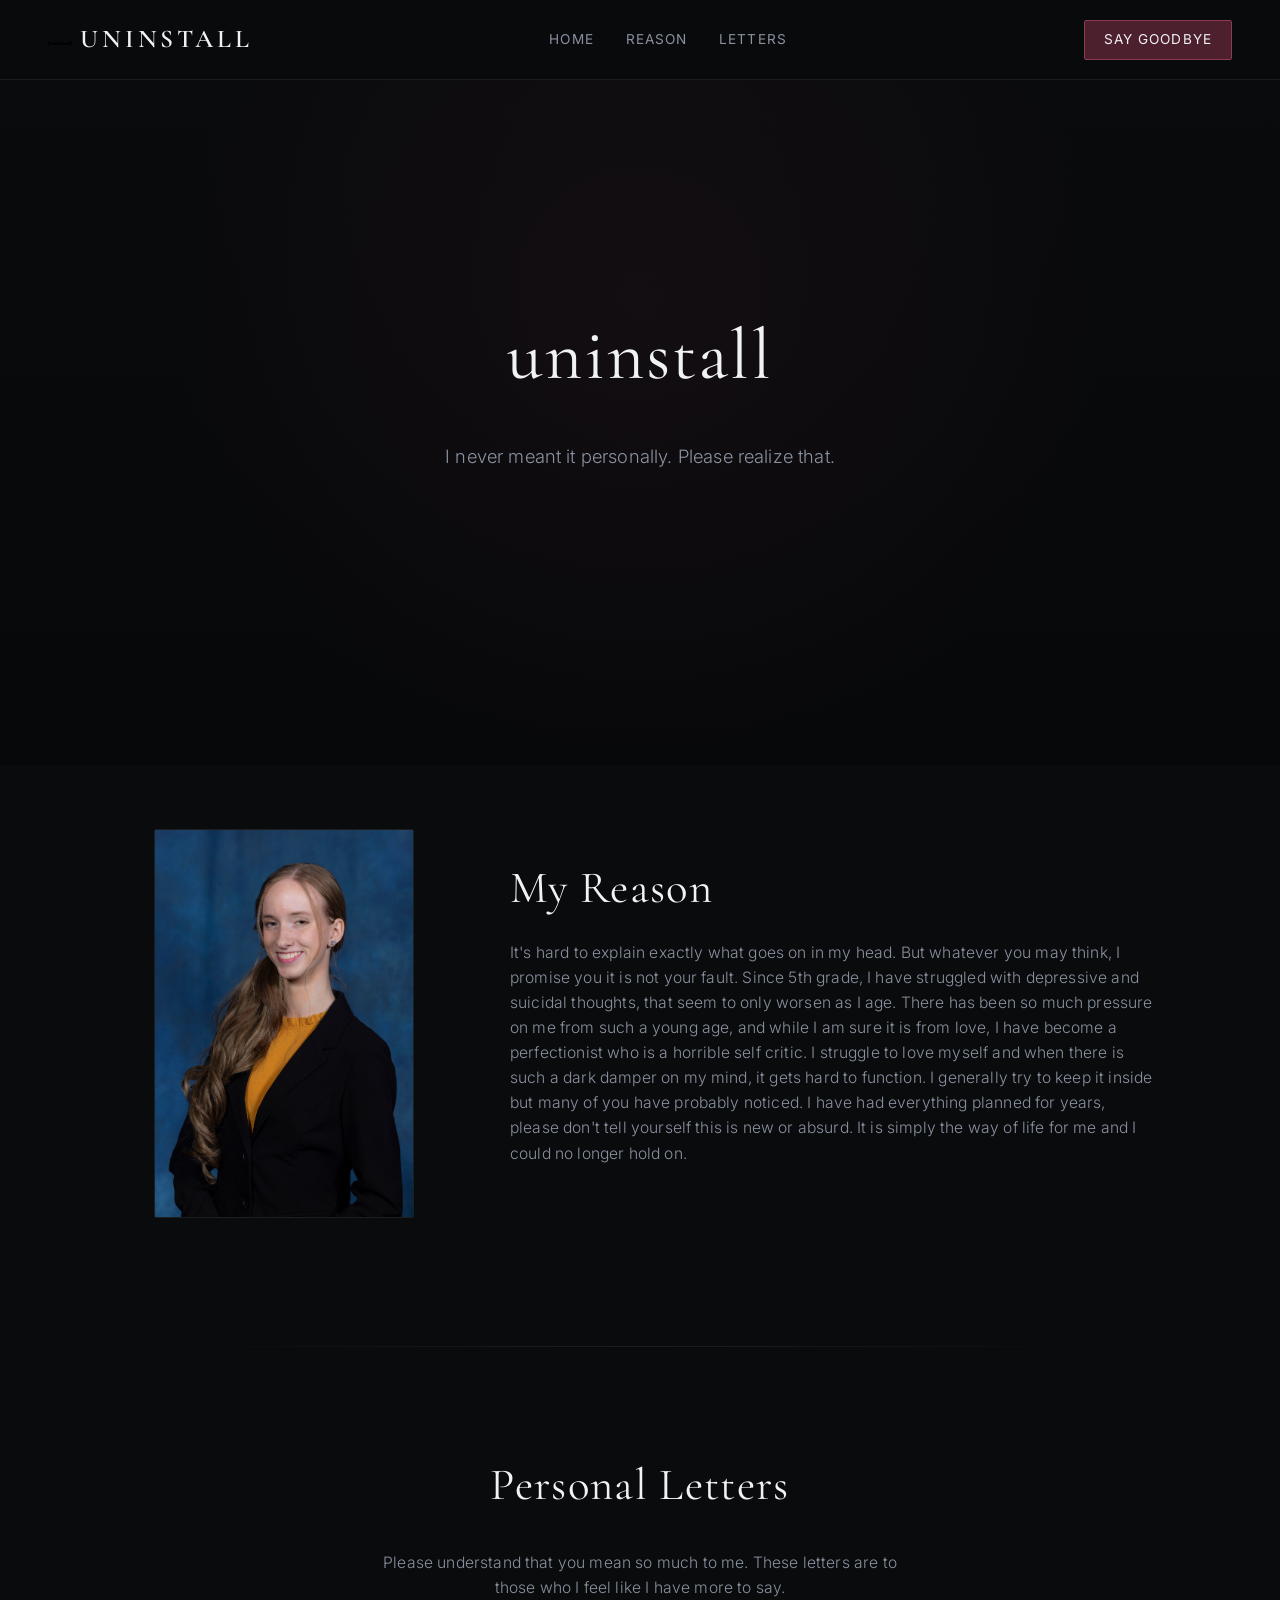
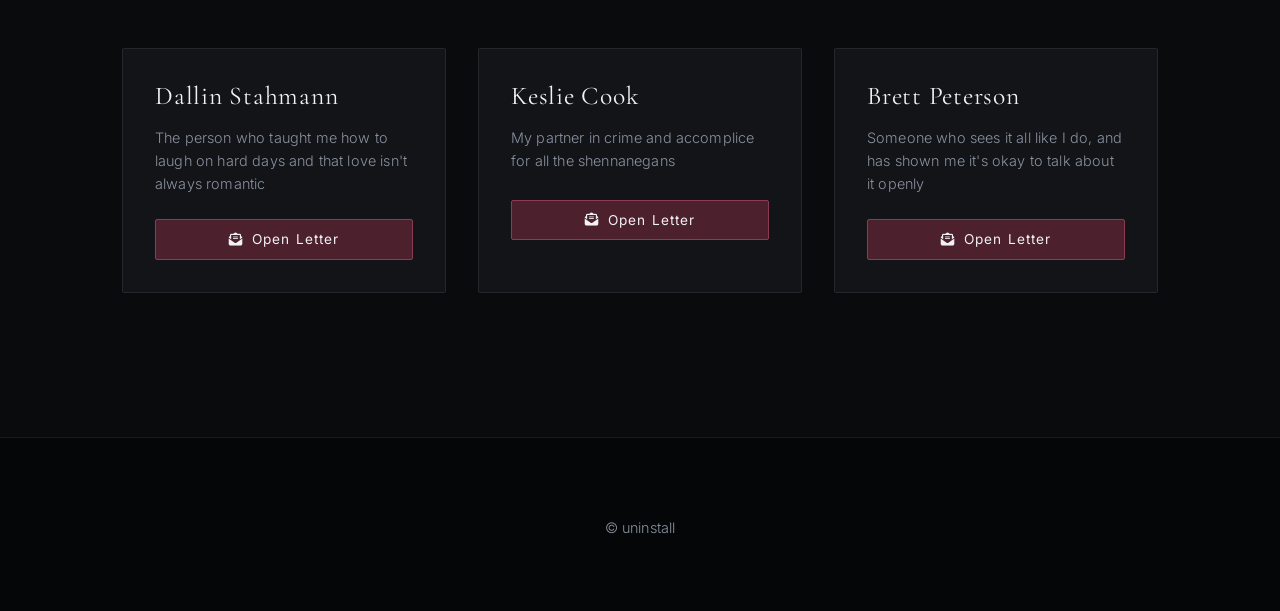
==== commit 59c8eaa1: "Update index.html" ====
--- a/index.html
+++ b/index.html
@@ -42,8 +42,10 @@
         <div class="reason-text">
             <h2>My Reason</h2>
             <p>It's hard to explain exactly what goes on in my head. But whatever you may think, I promise you it is not your fault. Since 5th grade, I 
-            have struggled with depressive and suicidal thoughts, that seem to only worsen as I age. With so much external stress due to the time in my life, I simply
-            cannot fight every baddle I have to fight every day. Not with a mind that fights me too.</p>
+            have struggled with depressive and suicidal thoughts, that seem to only worsen as I age. There has been so much pressure on me from such a young age,
+            and while I am sure it is from love, I have become a perfectionist who is a horrible self critic. I struggle to love myself and when there is such a dark
+            damper on my mind, it gets hard to function. I generally try to keep it inside but many of you have probably noticed. I have had everything planned for years,
+            please don't tell yourself this is new or absurd. It is simply the way of life for me and I could no longer hold on.</p>
         </div>
     </section>
 
